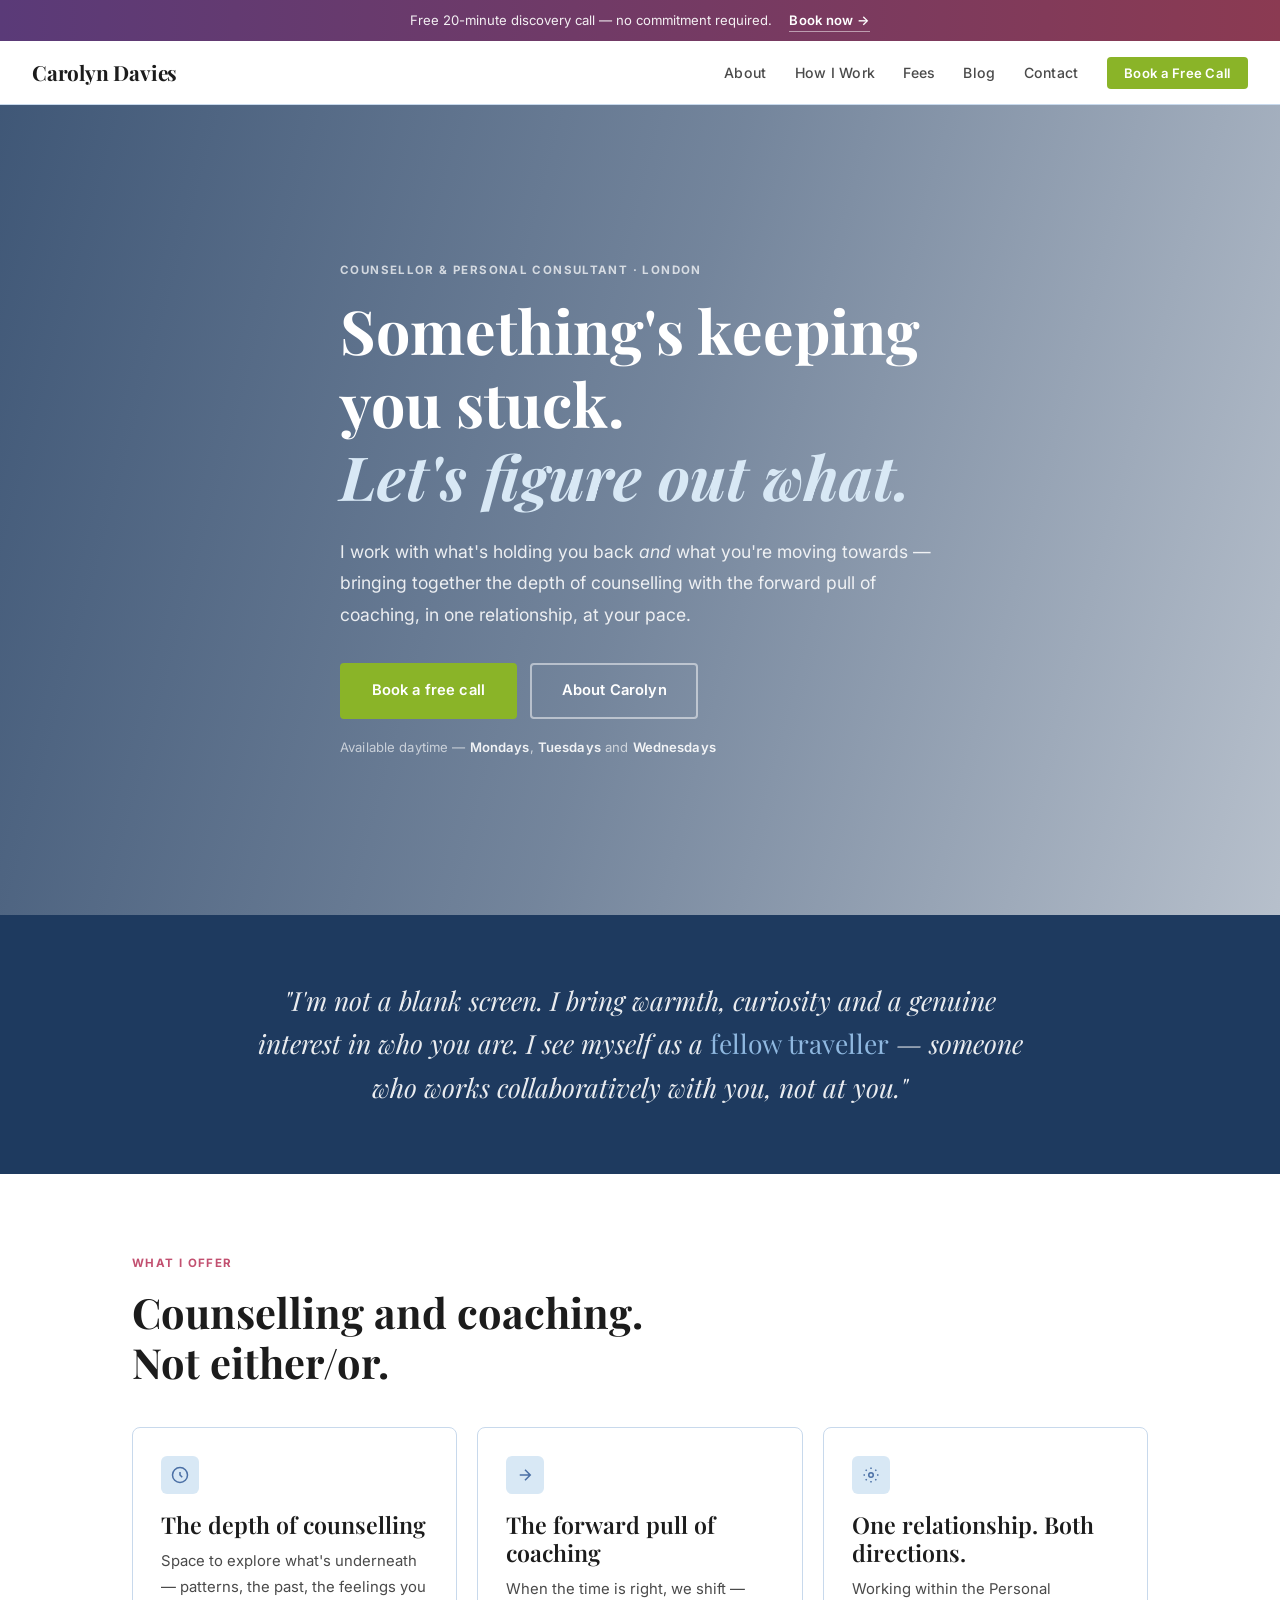
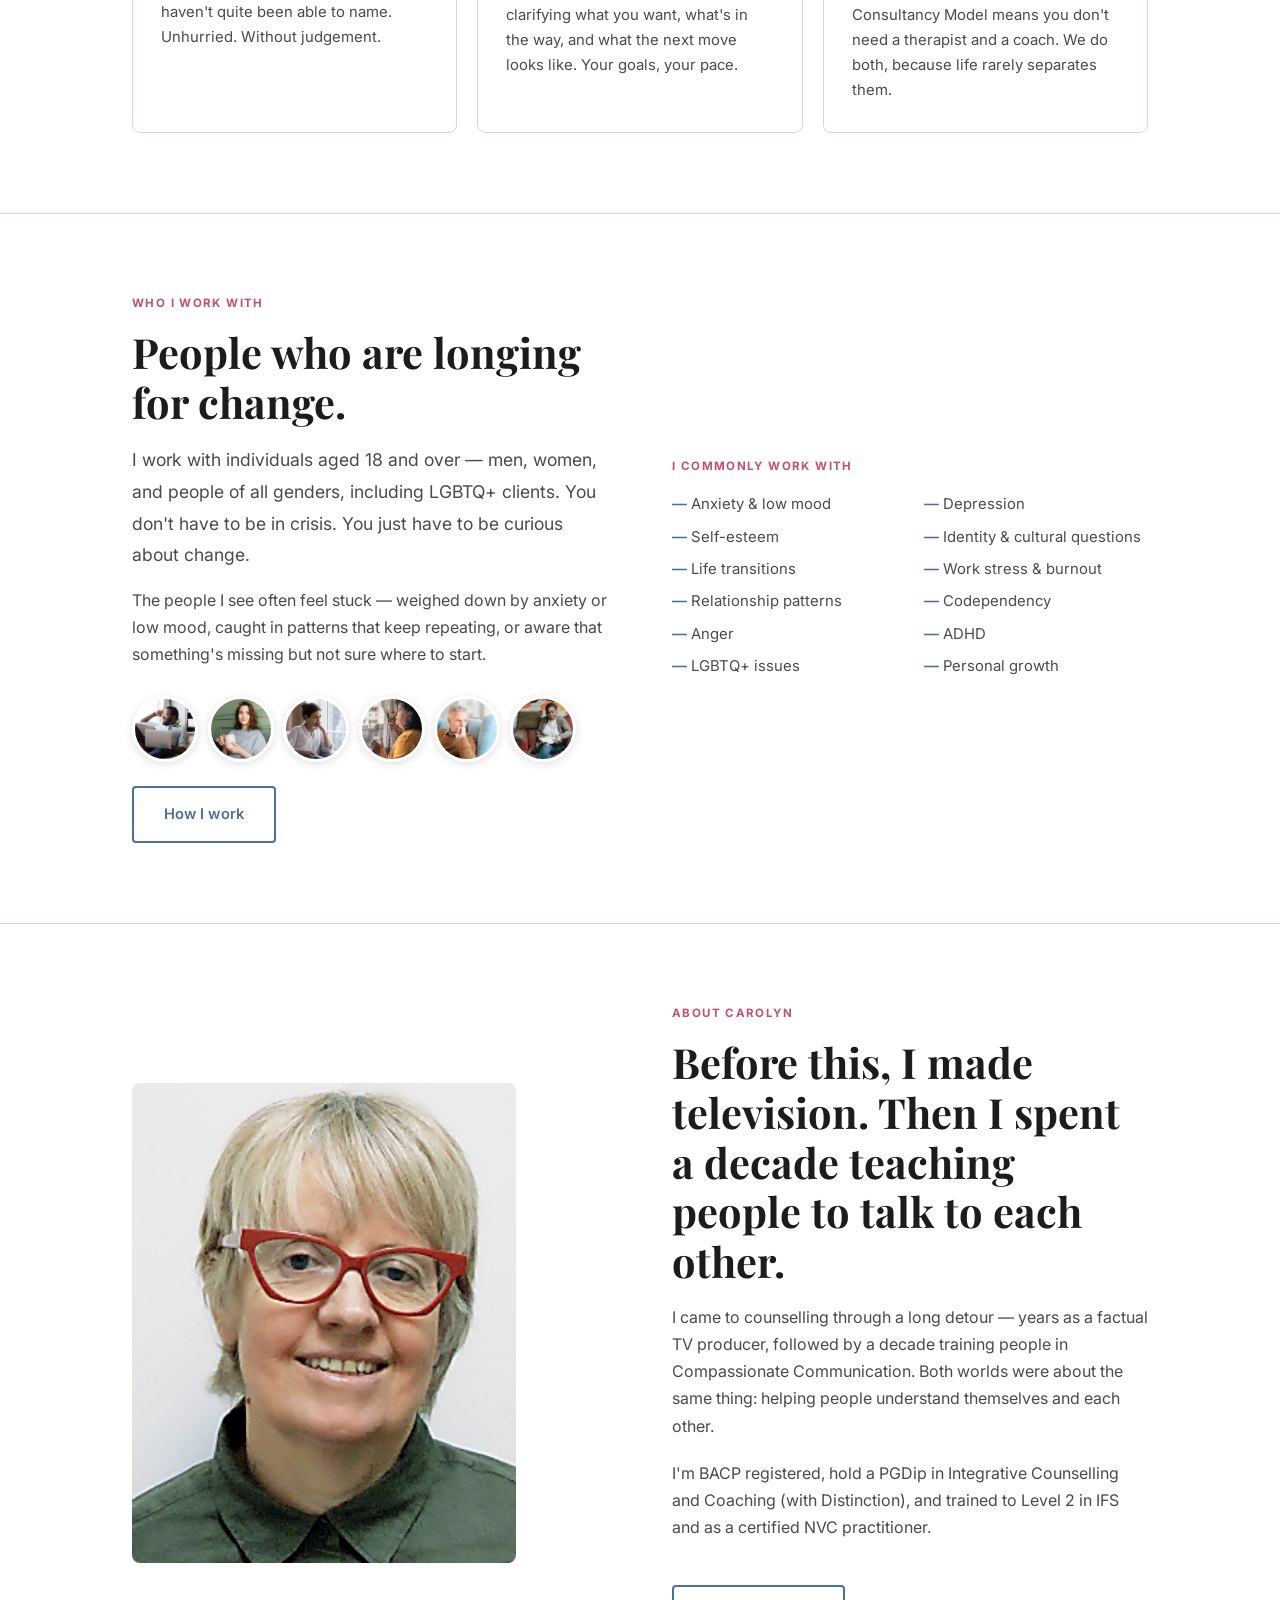
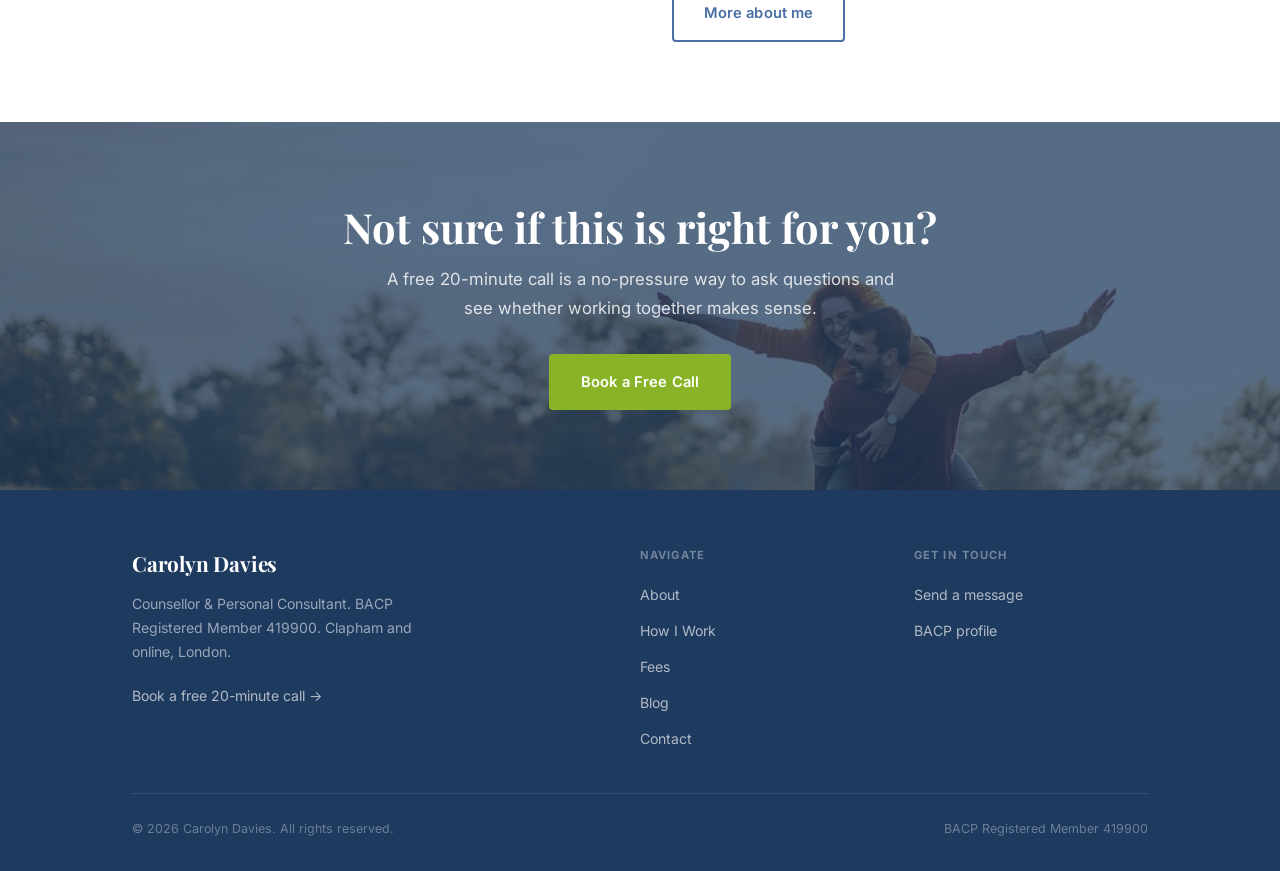
==== index.html @ 3375155f "Add files via upload" ====
<!DOCTYPE html>
<html lang="en">
<head>
  <meta charset="UTF-8">
  <meta name="viewport" content="width=device-width, initial-scale=1.0">
  <meta name="description" content="Carolyn Davies — counsellor and personal consultant in Clapham and online. Integrating the depth of counselling with the forward pull of coaching. BACP registered.">
  <title>Carolyn Davies | Counsellor & Personal Consultant | London</title>
  <link rel="preconnect" href="https://fonts.googleapis.com">
  <link rel="preconnect" href="https://fonts.gstatic.com" crossorigin>
  <link href="https://fonts.googleapis.com/css2?family=Playfair+Display:ital,wght@0,600;0,700;1,600;1,700&family=Inter:wght@400;500;600&display=swap" rel="stylesheet">
  <link rel="stylesheet" href="style.css">
</head>
<body>

  <!-- ANNOUNCE BAR -->
  <div class="announce-bar">
    <span>Free 20-minute discovery call — no commitment required.</span>
    <a href="https://calendly.com/carolyn-carolyndavies/30min" target="_blank" rel="noopener">Book now →</a>
  </div>

  <!-- NAV -->
  <nav>
    <a href="index.html" class="nav-logo">Carolyn Davies</a>
    <button class="nav-toggle" aria-label="Toggle menu"
            onclick="this.nextElementSibling.classList.toggle('open')">
      <span></span><span></span><span></span>
    </button>
    <ul class="nav-links">
      <li><a href="about.html">About</a></li>
      <li><a href="how-i-work.html">How I Work</a></li>
      <li><a href="fees.html">Fees</a></li>
      <li><a href="blog.html">Blog</a></li>
      <li><a href="contact.html">Contact</a></li>
      <li><a href="contact.html"
             class="btn-book-nav">Book a Free Call</a></li>
    </ul>
  </nav>

  <!-- HERO (full-bleed crossfade slideshow) -->
  <section class="hero hero-full">
    <div class="hero-slideshow" aria-hidden="true">
      <img src="images/hero-1-conversation.jpg" alt="">
      <img src="images/hero-2-beach.jpg" alt="">
      <img src="images/hero-3-sea-woman.jpg" alt="">
      <img src="images/hero-4-cafe-man.jpg" alt="">
      <img src="images/hero-5-woman-office.jpg" alt="">
      <img src="images/hero-6-black-professional.jpg" alt="">
      <img src="images/hero-7-man-sofa.jpg" alt="">
    </div>
    <div class="hero-overlay" aria-hidden="true"></div>
    <div class="container">
      <div class="hero-text">
        <span class="label">Counsellor &amp; Personal Consultant · London</span>
        <h1>Something's keeping you stuck.<br><em>Let's figure out what.</em></h1>
        <p class="lead">I work with what's holding you back <em>and</em> what you're moving towards — bringing together the depth of counselling with the forward pull of coaching, in one relationship, at your pace.</p>
        <div class="hero-ctas">
          <a href="contact.html"
             class="btn btn-green">Book a free call</a>
          <a href="about.html" class="btn btn-outline-rose">About Carolyn</a>
        </div>
        <p class="avail-hint">Available daytime — <strong>Mondays</strong>, <strong>Tuesdays</strong> and <strong>Wednesdays</strong></p>
      </div>
    </div>
  </section>

  <!-- PULL QUOTE -->
  <div class="quote-strip">
    <div class="container">
      <blockquote>
        "I'm not a blank screen. I bring warmth, curiosity and a genuine interest in who you are.
        I see myself as a <em>fellow traveller</em> — someone who works collaboratively with you,
        not at you."
      </blockquote>
    </div>
  </div>

  <!-- WHAT I OFFER -->
  <section>
    <div class="container">
      <span class="label">What I offer</span>
      <h2 style="max-width:520px; margin-bottom:2.5rem;">Counselling and coaching.<br>Not either/or.</h2>
      <div class="card-grid">
        <div class="card">
          <div class="card-icon">
            <svg width="18" height="18" viewBox="0 0 24 24" fill="none" stroke="currentColor" stroke-width="2">
              <circle cx="12" cy="12" r="10"/><path d="M12 8v4l3 3"/>
            </svg>
          </div>
          <h3>The depth of counselling</h3>
          <p>Space to explore what's underneath — patterns, the past, the feelings you haven't quite
             been able to name. Unhurried. Without judgement.</p>
        </div>
        <div class="card">
          <div class="card-icon">
            <svg width="18" height="18" viewBox="0 0 24 24" fill="none" stroke="currentColor" stroke-width="2">
              <path d="M5 12h14M12 5l7 7-7 7"/>
            </svg>
          </div>
          <h3>The forward pull of coaching</h3>
          <p>When the time is right, we shift — clarifying what you want, what's in the way, and
             what the next move looks like. Your goals, your pace.</p>
        </div>
        <div class="card">
          <div class="card-icon">
            <svg width="18" height="18" viewBox="0 0 24 24" fill="none" stroke="currentColor" stroke-width="2">
              <circle cx="12" cy="12" r="3"/>
              <path d="M12 2v2M12 20v2M2 12h2M20 12h2M4.9 4.9l1.4 1.4M17.7 17.7l1.4 1.4M4.9 19.1l1.4-1.4M17.7 6.3l1.4-1.4"/>
            </svg>
          </div>
          <h3>One relationship. Both directions.</h3>
          <p>Working within the Personal Consultancy Model means you don't need a therapist and a
             coach. We do both, because life rarely separates them.</p>
        </div>
      </div>
    </div>
  </section>

  <!-- WHO I WORK WITH -->
  <section class="bg-white section-border">
    <div class="container">
      <div class="two-col">
        <div>
          <span class="label">Who I work with</span>
          <h2 style="margin-bottom:1.1rem;">People who are longing for change.</h2>
          <p class="lead" style="margin-bottom:1rem;">I work with individuals aged 18 and over — men, women, and people of
            all genders, including LGBTQ+ clients. You don't have to be in crisis. You just have to be curious about change.</p>
          <p>The people I see often feel stuck — weighed down by anxiety or low mood, caught in patterns
             that keep repeating, or aware that something's missing but not sure where to start.</p>
          <div class="client-faces">
            <img src="images/client-young-man.jpg" alt="">
            <img src="images/client-woman-tea.jpg" alt="">
            <img src="images/client-asian-woman.jpg" alt="">
            <img src="images/client-window-woman.jpg" alt="">
            <img src="images/client-older-man.jpg" alt="">
            <img src="images/client-black-woman-sofa.jpg" alt="">
          </div>
          <a href="how-i-work.html" class="btn btn-outline mt-2">How I work</a>
        </div>
        <div>
          <span class="label">I commonly work with</span>
          <ul class="styled-list mt-1">
            <li>Anxiety &amp; low mood</li>
            <li>Depression</li>
            <li>Self-esteem</li>
            <li>Identity &amp; cultural questions</li>
            <li>Life transitions</li>
            <li>Work stress &amp; burnout</li>
            <li>Relationship patterns</li>
            <li>Codependency</li>
            <li>Anger</li>
            <li>ADHD</li>
            <li>LGBTQ+ issues</li>
            <li>Personal growth</li>
          </ul>
        </div>
      </div>
    </div>
  </section>

  <!-- ABOUT TEASER -->
  <section>
    <div class="container">
      <div class="two-col">
        <div class="hero-photo" style="aspect-ratio:4/5; max-height:480px; background:white;">
          <img src="images/carolyn.png" alt="Carolyn Davies — counsellor and personal consultant" style="mix-blend-mode:normal; object-position:center top;">
        </div>
        <div>
          <span class="label">About Carolyn</span>
          <h2 style="margin-bottom:1.1rem;">Before this, I made television. Then I spent a decade teaching people to talk to each other.</h2>
          <p>I came to counselling through a long detour — years as a factual TV producer, followed by a decade training people in Compassionate Communication. Both worlds were about the same thing: helping people understand themselves and each other.</p>
          <p>I'm BACP registered, hold a PGDip in Integrative Counselling and Coaching (with Distinction), and trained to Level 2 in IFS and as a certified NVC practitioner.</p>
          <a href="about.html" class="btn btn-outline mt-2">More about me</a>
        </div>
      </div>
    </div>
  </section>

  <!-- CTA -->
  <div class="cta-section has-photo">
    <div class="container">
      <h2>Not sure if this is right for you?</h2>
      <p>A free 20-minute call is a no-pressure way to ask questions and see whether working together makes sense.</p>
      <a href="contact.html"
         class="btn btn-green">Book a Free Call</a>
    </div>
  </div>

  <!-- FOOTER -->
  <footer>
    <div class="container">
      <div class="footer-grid">
        <div class="footer-brand">
          <a href="index.html" class="nav-logo">Carolyn Davies</a>
          <p>Counsellor &amp; Personal Consultant. BACP Registered Member 419900. Clapham and online, London.</p>
          <a href="contact.html"
             class="calendly-link">Book a free 20-minute call →</a>
        </div>
        <div>
          <h5>Navigate</h5>
          <ul class="footer-links">
            <li><a href="about.html">About</a></li>
            <li><a href="how-i-work.html">How I Work</a></li>
            <li><a href="fees.html">Fees</a></li>
            <li><a href="blog.html">Blog</a></li>
            <li><a href="contact.html">Contact</a></li>
          </ul>
        </div>
        <div>
          <h5>Get in touch</h5>
          <ul class="footer-links">
            <li><a href="contact.html">Send a message</a></li>
            <li><a href="https://www.bacp.co.uk/therapists/419900/" target="_blank" rel="noopener">BACP profile</a></li>
          </ul>
        </div>
      </div>
      <div class="footer-bottom">
        <span>© 2026 Carolyn Davies. All rights reserved.</span>
        <span>BACP Registered Member 419900</span>
      </div>
    </div>
  </footer>

</body>
</html>
---- style.css ----
/*
  carolyndavies.org
  Palette: muted slate-indigo, warm cream, charcoal
  Type: Playfair Display (headings) + Inter (body)
*/

/* ─── Reset ─────────────────────────────────────────── */
*, *::before, *::after { box-sizing: border-box; margin: 0; padding: 0; }
html { font-size: 16px; scroll-behavior: smooth; }
body {
  font-family: 'Inter', sans-serif;
  background: #FFFFFF;
  color: #1C1C1C;
  line-height: 1.7;
  -webkit-font-smoothing: antialiased;
}

/* ─── Tokens ─────────────────────────────────────────── */
:root {
  --indigo:       #4A6FA5;
  --indigo-mid:   #2D5486;
  --indigo-dark:  #1E3A5F;
  --indigo-tint:  #D8E8F5;
  --rose:         #C25070;   /* minimal accent */
  --rose-tint:    #FAE8EE;
  --lime:         #8AB428;   /* heading highlight */
  --lime-tint:    #EFF5DC;
  --sage:         #5A7A62;
  --sage-tint:    #E4EDE5;
  --warm-tint:    #FAF3E7;
  --ice:          #EDF4FB;   /* page background */
  --cream:        #F7F5F0;
  --white:        #FFFFFF;
  --charcoal:     #1C1C1C;
  --mid:          #4A4A4A;
  --muted:        #7A7A7A;
  --border:       #C8D9EC;
}

/* ─── Typography ─────────────────────────────────────── */
h1, h2, h3, h4 {
  font-family: 'Playfair Display', serif;
  line-height: 1.2;
  color: var(--charcoal);
}
h1 { font-size: clamp(2.2rem, 5vw, 3.8rem); font-weight: 700; }
h2 { font-size: clamp(1.7rem, 3.5vw, 2.6rem); font-weight: 700; }
h3 { font-size: clamp(1.1rem, 2vw, 1.45rem); font-weight: 600; }
h4 { font-size: 1rem; font-weight: 600; }

p { margin-bottom: 1.25rem; color: var(--mid); }
p:last-child { margin-bottom: 0; }
p.lead { font-size: 1.1rem; line-height: 1.8; color: var(--mid); }

a { color: var(--indigo); text-decoration: none; }
a:hover { text-decoration: underline; }

strong { color: var(--charcoal); }

/* ─── Layout ─────────────────────────────────────────── */
.container        { max-width: 1080px; margin: 0 auto; padding: 0 2rem; }
.container-narrow { max-width:  720px; margin: 0 auto; padding: 0 2rem; }

section { padding: 5rem 0; }

.two-col {
  display: grid;
  grid-template-columns: 1fr 1fr;
  gap: 4rem;
  align-items: center;
}
.two-col-text-wide {
  display: grid;
  grid-template-columns: 2fr 1fr;
  gap: 4rem;
  align-items: start;
}
@media (max-width: 768px) {
  .two-col,
  .two-col-text-wide { grid-template-columns: 1fr; gap: 2.5rem; }
}

/* ─── Announce bar ───────────────────────────────────── */
.announce-bar {
  background: linear-gradient(90deg, #5A3A78 0%, #8B3A52 100%);
  color: rgba(255,255,255,0.92);
  text-align: center;
  padding: 0.55rem 2rem;
  font-size: 0.82rem;
  display: flex;
  align-items: center;
  justify-content: center;
  gap: 1.1rem;
  flex-wrap: wrap;
}
.announce-bar a {
  color: white;
  font-weight: 600;
  letter-spacing: 0.02em;
  text-decoration: none;
  border-bottom: 1px solid rgba(255,255,255,0.5);
  white-space: nowrap;
  transition: border-color 0.2s;
}
.announce-bar a:hover { border-color: white; text-decoration: none; }

/* ─── Nav ─────────────────────────────────────────────── */
nav {
  position: sticky;
  top: 0;
  z-index: 100;
  background: var(--white);
  border-bottom: 1px solid var(--border);
  padding: 0 2rem;
  display: flex;
  align-items: center;
  justify-content: space-between;
  height: 64px;
}
.nav-logo {
  font-family: 'Playfair Display', serif;
  font-size: 1.3rem;
  font-weight: 700;
  color: var(--charcoal);
  text-decoration: none;
  letter-spacing: -0.01em;
  flex-shrink: 0;
}
.nav-links {
  display: flex;
  align-items: center;
  gap: 1.75rem;
  list-style: none;
}
.nav-links a {
  font-size: 0.88rem;
  font-weight: 500;
  color: var(--mid);
  text-decoration: none;
  letter-spacing: 0.02em;
  transition: color 0.2s;
  white-space: nowrap;
}
.nav-links a:hover  { color: var(--charcoal); text-decoration: none; }
.nav-links a.active { color: var(--charcoal); font-weight: 600; }

.btn-book-nav {
  background: var(--lime) !important;
  color: white !important;
  padding: 0.5rem 1.1rem !important;
  border-radius: 4px !important;
  font-size: 0.82rem !important;
  font-weight: 600 !important;
  transition: background 0.2s !important;
}
.btn-book-nav:hover { background: #749520 !important; text-decoration: none !important; }

.nav-toggle {
  display: none;
  background: none;
  border: none;
  cursor: pointer;
  padding: 0.5rem;
  flex-direction: column;
  gap: 5px;
}
.nav-toggle span { display: block; width: 22px; height: 2px; background: var(--charcoal); }

@media (max-width: 860px) {
  .nav-toggle { display: flex; }
  .nav-links {
    display: none;
    position: absolute;
    top: 64px;
    left: 0; right: 0;
    background: var(--white);
    flex-direction: column;
    align-items: flex-start;
    padding: 1.5rem 2rem;
    gap: 1.25rem;
    border-bottom: 1px solid var(--border);
    box-shadow: 0 8px 24px rgba(0,0,0,0.07);
  }
  .nav-links.open { display: flex; }
  .nav-links a { font-size: 1rem; }
  .btn-book-nav { padding: 0.6rem 1.25rem !important; }
}

/* ─── Buttons ─────────────────────────────────────────── */
.btn {
  display: inline-block;
  padding: 0.85rem 1.85rem;
  font-family: 'Inter', sans-serif;
  font-size: 0.92rem;
  font-weight: 600;
  border-radius: 4px;
  cursor: pointer;
  transition: all 0.2s;
  text-decoration: none;
  letter-spacing: 0.01em;
  border: 2px solid transparent;
}
.btn:hover { text-decoration: none; }

.btn-primary  { background: var(--indigo);  color: white;           border-color: var(--indigo); }
.btn-primary:hover  { background: var(--indigo-mid); border-color: var(--indigo-mid); }

.btn-outline  { background: transparent;    color: var(--indigo);   border-color: var(--indigo); }
.btn-outline:hover  { background: var(--indigo-tint); }

.btn-outline-rose { background: transparent; color: var(--rose); border-color: var(--rose); }
.btn-outline-rose:hover { background: var(--rose-tint); }

.btn-outline-green { background: transparent; color: var(--lime); border-color: var(--lime); }
.btn-outline-green:hover { background: var(--lime-tint); }

.btn-green { background: var(--lime); color: white; border-color: var(--lime); }
.btn-green:hover { background: #749520; border-color: #749520; }

.btn-white    { background: white;           color: var(--indigo-dark); border-color: white; }
.btn-white:hover { background: var(--indigo-tint); border-color: var(--indigo-tint); }

.btn-block { display: block; text-align: center; }

/* ─── Section label ──────────────────────────────────── */
.label {
  display: block;
  font-size: 0.72rem;
  font-weight: 700;
  letter-spacing: 0.12em;
  text-transform: uppercase;
  color: var(--rose);
  margin-bottom: 0.85rem;
}

/* ─── Page header (inner pages) ─────────────────────── */
.page-header {
  position: relative;
  background-color: var(--indigo);
  background-size: cover;
  background-position: center 40%;
  padding: 4.5rem 0 3.75rem;
  overflow: hidden;
}
.page-header::before {
  content: '';
  position: absolute;
  inset: 0;
  background: rgba(24, 48, 82, 0.76);
}
.page-header .container { position: relative; z-index: 1; }
.page-header h1     { color: white; margin-bottom: 0.6rem; }
.page-header p      { color: rgba(255,255,255,0.88); font-size: 1.05rem; max-width: 580px; margin-bottom: 0; }

/* ─── Hero ─────────────────────────────────────────────── */
.hero { padding: 6rem 0 5rem; }
.hero-text h1      { margin-bottom: 1.4rem; }
.hero-text h1 em   { font-style: italic; color: var(--indigo); }
.hero-text .lead   { margin-bottom: 2rem; }
.hero-ctas         { display: flex; gap: 0.85rem; flex-wrap: wrap; }

.hero-photo {
  border-radius: 8px;
  overflow: hidden;
  aspect-ratio: 4/5;
  background: linear-gradient(160deg, var(--indigo-tint) 0%, var(--rose-tint) 100%);
  display: flex;
  align-items: center;
  justify-content: center;
  position: relative;
}
/* Color-overlay technique: when a real photo is placed inside,
   mix-blend-mode + the gradient background creates a colour-washed effect */
.hero-photo img {
  width: 100%;
  height: 100%;
  object-fit: cover;
  display: block;
  mix-blend-mode: multiply;
}

@media (max-width: 768px) {
  .hero { padding: 3.5rem 0; }
  .hero-photo { order: -1; aspect-ratio: 4/3; }
}

/* ─── Pull quote strip ──────────────────────────────── */
.quote-strip {
  background: var(--indigo-dark);
  padding: 4rem 0;
  text-align: center;
}
.quote-strip blockquote {
  font-family: 'Playfair Display', serif;
  font-size: clamp(1.15rem, 2.5vw, 1.65rem);
  line-height: 1.65;
  color: rgba(255,255,255,0.9);
  max-width: 780px;
  margin: 0 auto;
  font-style: italic;
}
.quote-strip em { color: #8FB8E0; font-style: normal; }

/* ─── Cards ─────────────────────────────────────────── */
.card-grid {
  display: grid;
  grid-template-columns: repeat(auto-fit, minmax(260px, 1fr));
  gap: 1.25rem;
}
.card {
  background: white;
  border: 1px solid var(--border);
  border-radius: 8px;
  padding: 1.75rem;
}
.card-icon {
  width: 38px; height: 38px;
  background: var(--indigo-tint);
  border-radius: 6px;
  display: flex; align-items: center; justify-content: center;
  color: var(--indigo);
  margin-bottom: 1.1rem;
}
.card h3 { margin-bottom: 0.65rem; }
.card p  { font-size: 0.93rem; }
.card-note { font-size: 0.78rem !important; color: var(--muted) !important; margin-top: 0.75rem; }

/* ─── Styled list ────────────────────────────────────── */
.styled-list {
  list-style: none;
  display: grid;
  grid-template-columns: 1fr 1fr;
  gap: 0.45rem 1.75rem;
}
.styled-list li {
  font-size: 0.93rem;
  color: var(--mid);
  padding-left: 1.2rem;
  position: relative;
}
.styled-list li::before {
  content: '—';
  position: absolute;
  left: 0;
  color: var(--indigo);
  font-weight: 600;
}
@media (max-width: 560px) { .styled-list { grid-template-columns: 1fr; } }

/* ─── CTA section ────────────────────────────────────── */
.cta-section {
  background: var(--indigo);
  padding: 5rem 0;
  text-align: center;
}
.cta-section h2 { color: white; margin-bottom: 0.85rem; }
.cta-section p  { color: rgba(255,255,255,0.82); font-size: 1.05rem; max-width: 520px; margin: 0 auto 2rem; }

/* ─── Credentials sidebar ────────────────────────────── */
.creds-box {
  background: var(--indigo-tint);
  border-radius: 8px;
  padding: 1.75rem;
}
.creds-box h4 {
  font-family: 'Inter', sans-serif;
  font-size: 0.72rem;
  font-weight: 700;
  letter-spacing: 0.1em;
  text-transform: uppercase;
  color: var(--indigo-dark);
  margin-bottom: 1.25rem;
}
.cred {
  display: flex;
  gap: 0.75rem;
  align-items: flex-start;
  margin-bottom: 1.1rem;
}
.cred:last-child { margin-bottom: 0; }
.cred-dot {
  width: 6px; height: 6px;
  background: var(--indigo);
  border-radius: 50%;
  margin-top: 0.55rem;
  flex-shrink: 0;
}
.cred p { font-size: 0.88rem; color: var(--mid); margin: 0; line-height: 1.5; }
.cred strong { color: var(--charcoal); display: block; }

/* ─── Photo placeholder ──────────────────────────────── */
.photo-placeholder {
  display: flex;
  flex-direction: column;
  align-items: center;
  justify-content: center;
  gap: 0.5rem;
  padding: 2rem;
  color: var(--muted);
  text-align: center;
}
.photo-placeholder p { font-size: 0.82rem; color: var(--muted); margin: 0; }

/* ─── Availability table ─────────────────────────────── */
.avail-table { width: 100%; border-collapse: collapse; margin-top: 1rem; }
.avail-table td {
  padding: 0.65rem 0.85rem;
  border-bottom: 1px solid var(--border);
  font-size: 0.92rem;
}
.avail-table td:first-child { font-weight: 600; width: 40%; color: var(--charcoal); }
.avail-table td:last-child  { color: var(--mid); }
.avail-table tr:last-child td { border-bottom: none; }

/* ─── Fee display ────────────────────────────────────── */
.fee-amount {
  font-family: 'Inter', sans-serif;
  font-size: 1.6rem;
  font-weight: 700;
  color: var(--indigo-dark);
  line-height: 1.3;
}
.fee-amount span { font-size: 0.95rem; font-weight: 400; color: var(--muted); margin-left: 0.2em; }

/* ─── Blog cards ─────────────────────────────────────── */
.blog-grid {
  display: grid;
  grid-template-columns: repeat(auto-fill, minmax(300px, 1fr));
  gap: 1.75rem;
}
.blog-card {
  background: white;
  border: 1px solid var(--border);
  border-radius: 8px;
  overflow: hidden;
  transition: box-shadow 0.2s;
}
.blog-card:hover { box-shadow: 0 4px 20px rgba(0,0,0,0.07); }
.blog-card-body  { padding: 1.75rem; }
.blog-tag {
  font-size: 0.7rem;
  font-weight: 700;
  letter-spacing: 0.1em;
  text-transform: uppercase;
  color: var(--rose);
  display: block;
  margin-bottom: 0.5rem;
}
.blog-card h3 { font-size: 1.15rem; margin-bottom: 0.65rem; line-height: 1.3; }
.blog-card h3 a { color: var(--charcoal); }
.blog-card h3 a:hover { color: var(--indigo); text-decoration: none; }
.blog-card p  { font-size: 0.9rem; margin-bottom: 1rem; }
.blog-meta    { font-size: 0.78rem; color: var(--muted); }

/* ─── Contact ────────────────────────────────────────── */
.contact-detail { display: flex; gap: 0.85rem; margin-bottom: 1.5rem; align-items: flex-start; }
.contact-icon {
  width: 34px; height: 34px;
  background: var(--indigo-tint);
  border-radius: 6px;
  display: flex; align-items: center; justify-content: center;
  color: var(--indigo);
  flex-shrink: 0;
}
.contact-detail p  { margin: 0; font-size: 0.92rem; }
.contact-detail strong { font-size: 0.72rem; letter-spacing: 0.08em; text-transform: uppercase; display: block; margin-bottom: 0.15rem; }

/* ─── Form ───────────────────────────────────────────── */
.form-group { margin-bottom: 1.15rem; }
.form-group label {
  display: block;
  font-size: 0.82rem;
  font-weight: 600;
  color: var(--charcoal);
  margin-bottom: 0.4rem;
  letter-spacing: 0.02em;
}
.form-group input,
.form-group textarea,
.form-group select {
  width: 100%;
  padding: 0.72rem 0.9rem;
  border: 1.5px solid var(--border);
  border-radius: 4px;
  font-family: 'Inter', sans-serif;
  font-size: 0.93rem;
  color: var(--charcoal);
  background: white;
  transition: border-color 0.2s;
  outline: none;
  appearance: none;
}
.form-group input:focus,
.form-group textarea:focus,
.form-group select:focus { border-color: var(--indigo); }
.form-group textarea { height: 130px; resize: vertical; }

/* ─── Footer ─────────────────────────────────────────── */
footer {
  background: var(--indigo-dark);
  color: rgba(255,255,255,0.65);
  padding: 3.5rem 0 2rem;
}
.footer-grid {
  display: grid;
  grid-template-columns: 2fr 1fr 1fr;
  gap: 2.5rem;
  margin-bottom: 2.5rem;
}
@media (max-width: 640px) { .footer-grid { grid-template-columns: 1fr; gap: 2rem; } }

.footer-brand .nav-logo { color: white; display: block; margin-bottom: 0.65rem; }
.footer-brand p { font-size: 0.88rem; color: rgba(255,255,255,0.55); line-height: 1.7; max-width: 320px; }
.footer-brand a.calendly-link { font-size: 0.88rem; color: rgba(255,255,255,0.65); display: block; margin-top: 0.85rem; }
.footer-brand a.calendly-link:hover { color: white; text-decoration: none; }

footer h5 {
  font-family: 'Inter', sans-serif;
  font-size: 0.7rem;
  font-weight: 700;
  letter-spacing: 0.1em;
  text-transform: uppercase;
  color: rgba(255,255,255,0.38);
  margin-bottom: 1rem;
}
.footer-links { list-style: none; display: flex; flex-direction: column; gap: 0.55rem; }
.footer-links a { font-size: 0.88rem; color: rgba(255,255,255,0.65); text-decoration: none; transition: color 0.2s; }
.footer-links a:hover { color: white; }

.footer-bottom {
  border-top: 1px solid rgba(255,255,255,0.1);
  padding-top: 1.5rem;
  display: flex;
  justify-content: space-between;
  align-items: center;
  flex-wrap: wrap;
  gap: 0.5rem;
  font-size: 0.78rem;
  color: rgba(255,255,255,0.35);
}

/* ─── Hero: full-bleed slideshow ───────────────────────── */
.hero-full {
  position: relative;
  min-height: 90vh;
  display: flex;
  align-items: center;
  overflow: hidden;
  padding: 0;
}
.hero-slideshow {
  position: absolute;
  inset: 0;
  z-index: 0;
}
.hero-slideshow img {
  position: absolute;
  inset: 0;
  width: 100%;
  height: 100%;
  object-fit: cover;
  object-position: center center;
  opacity: 0;
  animation: heroFade 42s infinite;
}
/* Per-image object-position + staggered delays (6s per slot, 42s total) */
.hero-slideshow img:nth-child(1) { animation-delay:  0s; object-position: 35% 70%;     } /* conversation — people lower */
.hero-slideshow img:nth-child(2) { animation-delay:  6s; object-position: center 60%;  } /* beach silhouette */
.hero-slideshow img:nth-child(3) { animation-delay: 12s; object-position: center center;} /* woman by sea */
.hero-slideshow img:nth-child(4) { animation-delay: 18s; object-position: center center;} /* café man */
.hero-slideshow img:nth-child(5) { animation-delay: 24s; object-position: 40% center; } /* woman in office */
.hero-slideshow img:nth-child(6) { animation-delay: 30s; object-position: 28% center; } /* Black professional */
.hero-slideshow img:nth-child(7) { animation-delay: 36s; object-position: center 40%; } /* man on sofa */

@keyframes heroFade {
  0%      { opacity: 0; }
  2.4%    { opacity: 1; }   /* fade in over ~1s */
  11.9%   { opacity: 1; }   /* visible until ~5s */
  14.3%   { opacity: 0; }   /* fade out over ~1s */
  100%    { opacity: 0; }
}

.hero-overlay {
  position: absolute;
  inset: 0;
  background: linear-gradient(
    105deg,
    rgba(30,58,95,0.85) 0%,
    rgba(30,58,95,0.62) 50%,
    rgba(30,58,95,0.32) 100%
  );
  z-index: 1;
}

.hero-full .container {
  position: relative;
  z-index: 2;
  padding-top: 6rem;
  padding-bottom: 6rem;
}
.hero-full .hero-text     { max-width: 600px; }
.hero-full .label         { color: rgba(255,255,255,0.72); }
.hero-full h1             { color: white; }
.hero-full h1 em          { color: var(--indigo-tint); }
.hero-full .lead          { color: rgba(255,255,255,0.87); }
.hero-full .btn-outline-green {
  background: var(--lime);
  border-color: var(--lime);
  color: white;
}
.hero-full .btn-outline-green:hover { background: #749520; border-color: #749520; }
.hero-full .btn-outline-rose {
  background: transparent;
  border-color: rgba(255,255,255,0.5);
  color: white;
}
.hero-full .btn-outline-rose:hover { background: rgba(255,255,255,0.12); }
.avail-hint {
  margin-top: 1.1rem;
  font-size: 0.82rem;
  color: rgba(255,255,255,0.65);
  letter-spacing: 0.01em;
  margin-bottom: 0;
}
.avail-hint strong { color: rgba(255,255,255,0.9); font-weight: 600; }

@media (max-width: 768px) {
  .hero-full            { min-height: 78vh; }
  .hero-full .container { padding-top: 3.5rem; padding-bottom: 3.5rem; }
}

/* ─── Client faces strip ───────────────────────────────── */
.client-faces {
  display: flex;
  gap: 0.6rem;
  margin-top: 1.75rem;
  flex-wrap: wrap;
  align-items: center;
}
.client-faces img {
  width: 66px;
  height: 66px;
  border-radius: 50%;
  object-fit: cover;
  object-position: top center;
  border: 3px solid white;
  box-shadow: 0 2px 8px rgba(0,0,0,0.13);
}
/* Window woman — show her face in profile */
.client-faces img:nth-child(4) { object-position: 80% 20%; }
/* Woman with braids — face is upper portion of image */
.client-faces img:nth-child(6) { object-position: center 15%; }
@media (max-width: 480px) {
  .client-faces img { width: 52px; height: 52px; }
}

/* ─── CTA section with photo background ───────────────── */
.cta-section.has-photo {
  background-image: url('images/cta-couple.jpg');
  background-size: cover;
  background-position: center 35%;
  position: relative;
}
.cta-section.has-photo::before {
  content: '';
  position: absolute;
  inset: 0;
  background: rgba(30,58,95,0.74);
}
.cta-section.has-photo .container { position: relative; z-index: 1; }

/* ─── Utilities ──────────────────────────────────────── */
.divider { border: none; border-top: 1px solid var(--border); margin: 2.5rem 0; }
.mt-sm  { margin-top: 0.75rem; }
.mt-1   { margin-top: 1rem; }
.mt-2   { margin-top: 1.5rem; }
.mt-3   { margin-top: 2.5rem; }
.mb-2   { margin-bottom: 1.5rem; }
.bg-white { background: white; }
.bg-sage  { background: var(--sage-tint); }
.bg-warm  { background: var(--warm-tint); }
.section-border { border-top: 1px solid var(--border); border-bottom: 1px solid var(--border); }
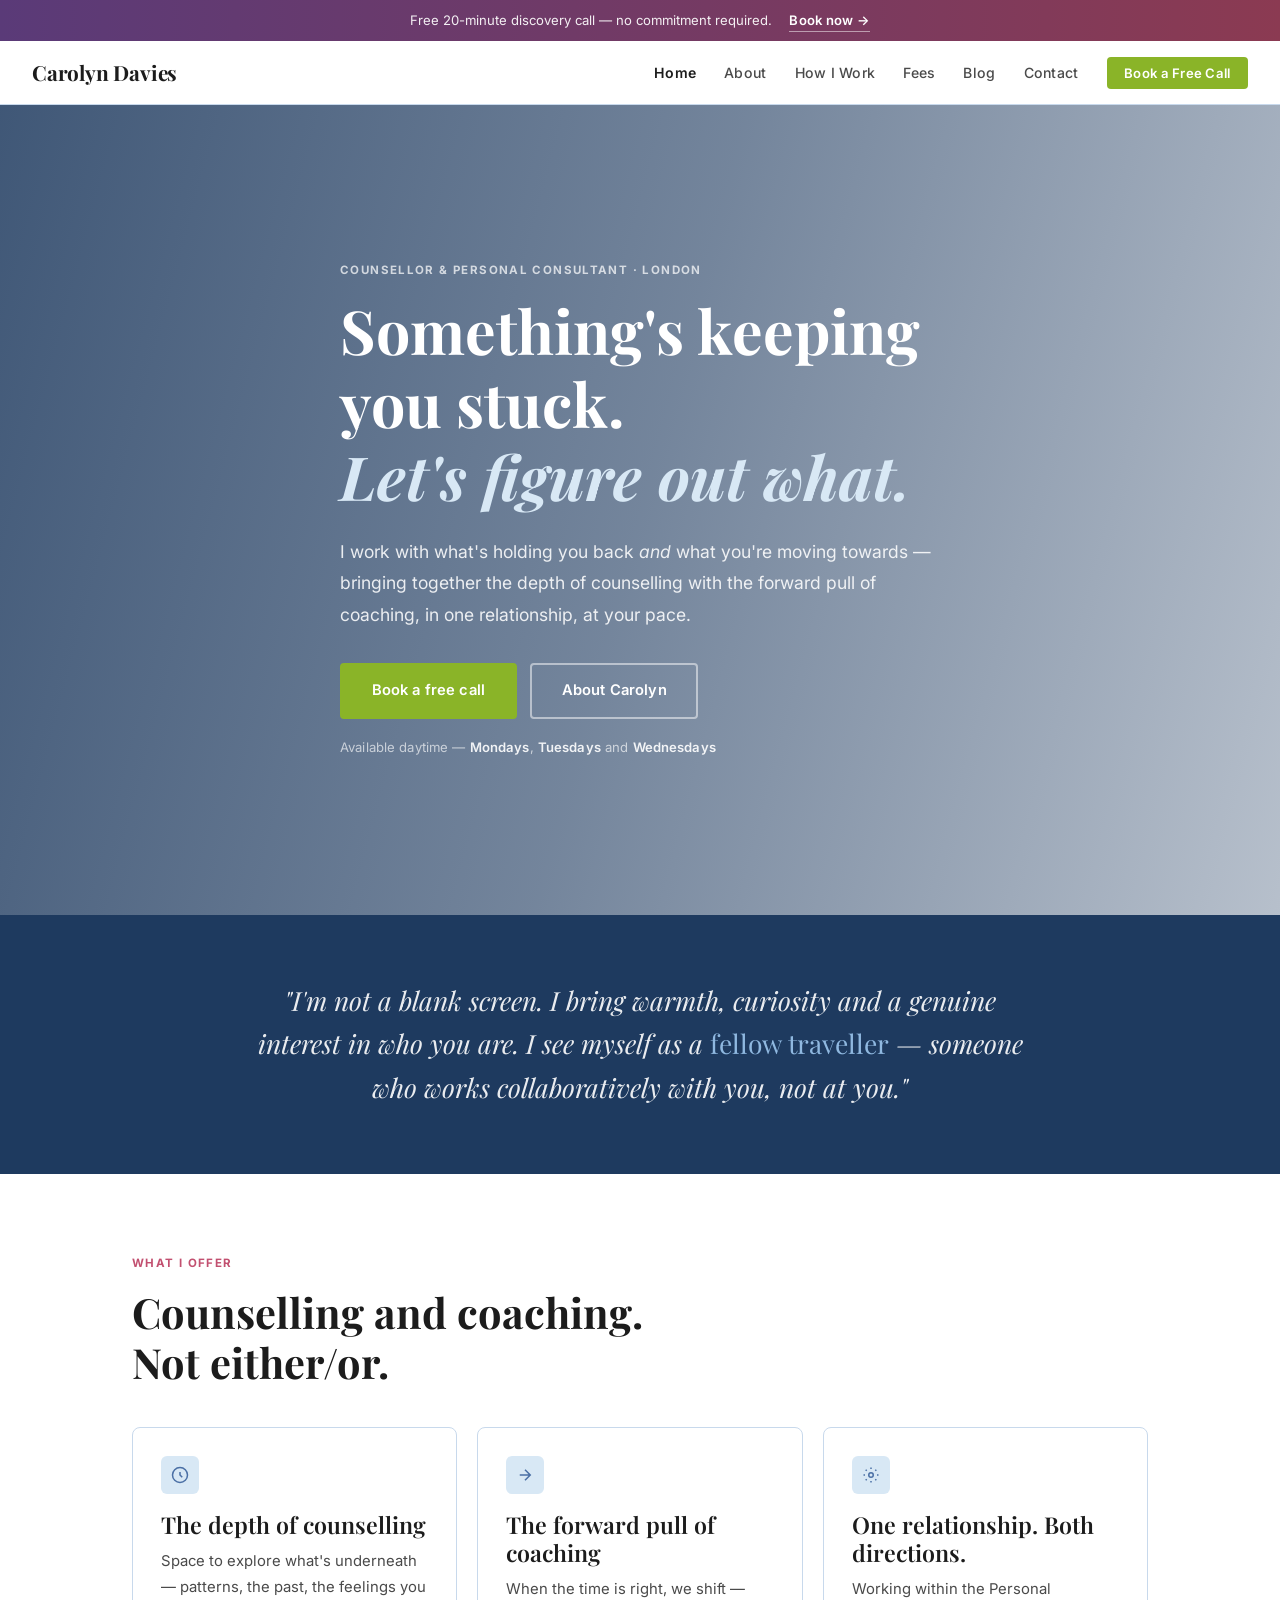
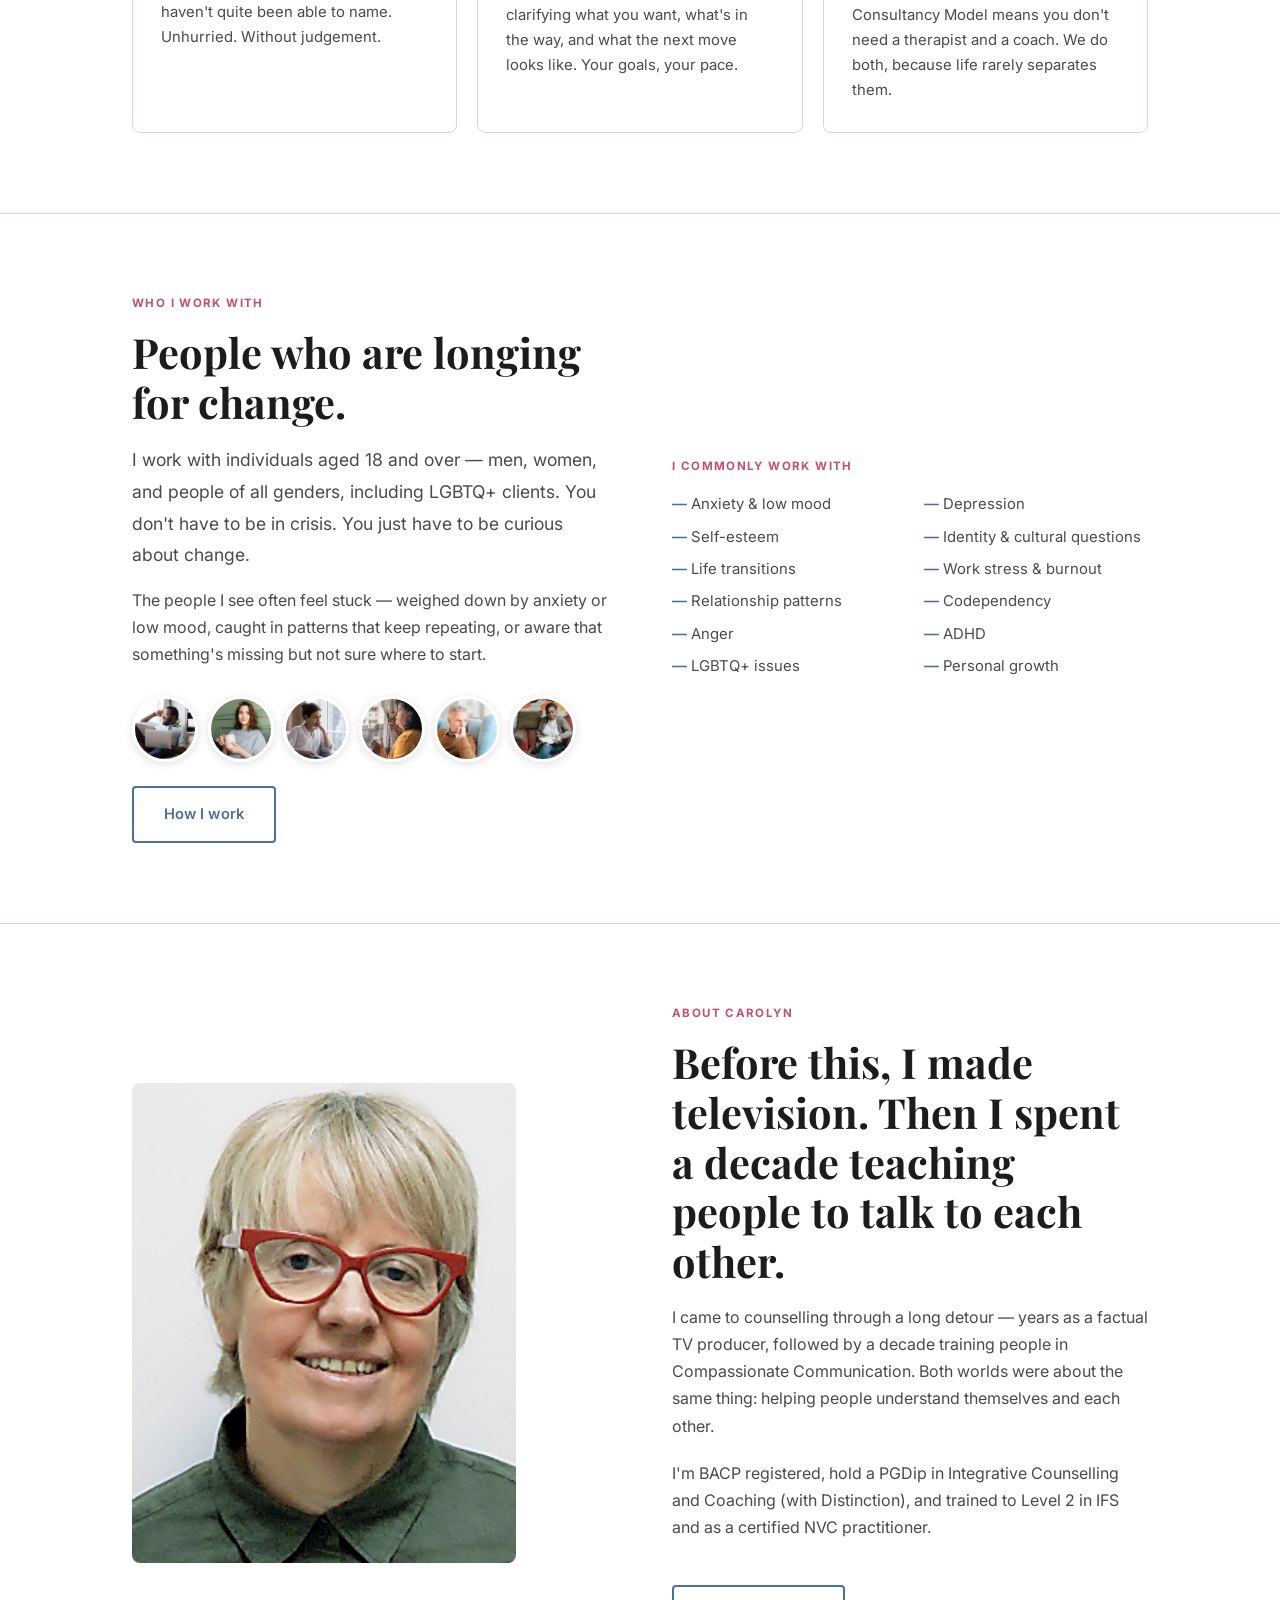
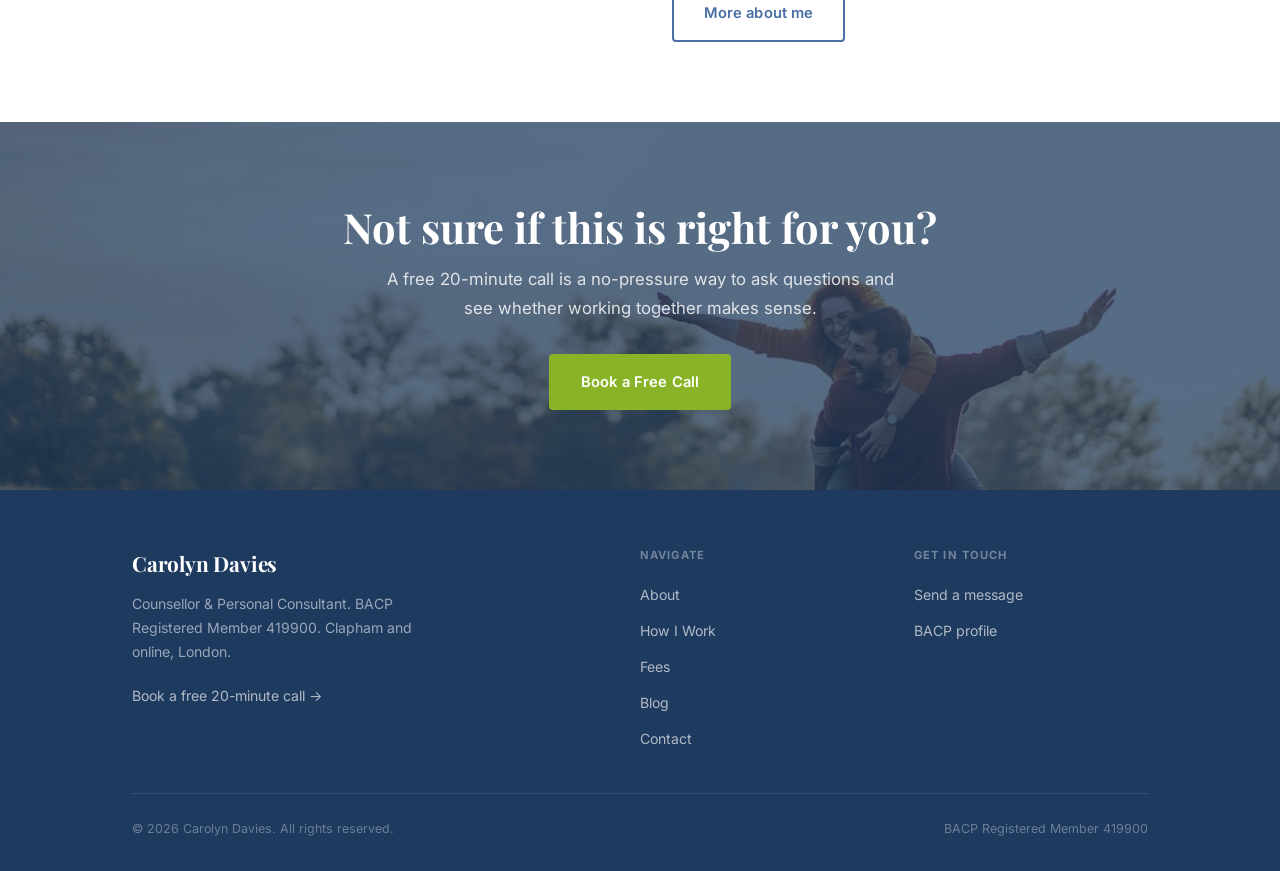
==== commit 015f73a3: "Add files via upload" ====
--- a/index.html
+++ b/index.html
@@ -5,6 +5,9 @@
   <meta name="viewport" content="width=device-width, initial-scale=1.0">
   <meta name="description" content="Carolyn Davies — counsellor and personal consultant in Clapham and online. Integrating the depth of counselling with the forward pull of coaching. BACP registered.">
   <title>Carolyn Davies | Counsellor & Personal Consultant | London</title>
+  <link rel="icon" type="image/svg+xml" href="favicon.svg">
+  <link rel="icon" type="image/x-icon" href="favicon.ico">
+  <link rel="apple-touch-icon" href="favicon.png">
   <link rel="preconnect" href="https://fonts.googleapis.com">
   <link rel="preconnect" href="https://fonts.gstatic.com" crossorigin>
   <link href="https://fonts.googleapis.com/css2?family=Playfair+Display:ital,wght@0,600;0,700;1,600;1,700&family=Inter:wght@400;500;600&display=swap" rel="stylesheet">
@@ -26,6 +29,7 @@
       <span></span><span></span><span></span>
     </button>
     <ul class="nav-links">
+      <li><a href="index.html" class="active">Home</a></li>
       <li><a href="about.html">About</a></li>
       <li><a href="how-i-work.html">How I Work</a></li>
       <li><a href="fees.html">Fees</a></li>
--- a/style.css
+++ b/style.css
@@ -249,6 +249,8 @@
   background: rgba(24, 48, 82, 0.76);
 }
 .page-header .container { position: relative; z-index: 1; }
+/* Blended composite headers already have navy baked in — suppress the ::before overlay */
+.page-header--blended::before { background: rgba(24, 48, 82, 0.15); }
 .page-header h1     { color: white; margin-bottom: 0.6rem; }
 .page-header p      { color: rgba(255,255,255,0.88); font-size: 1.05rem; max-width: 580px; margin-bottom: 0; }
 
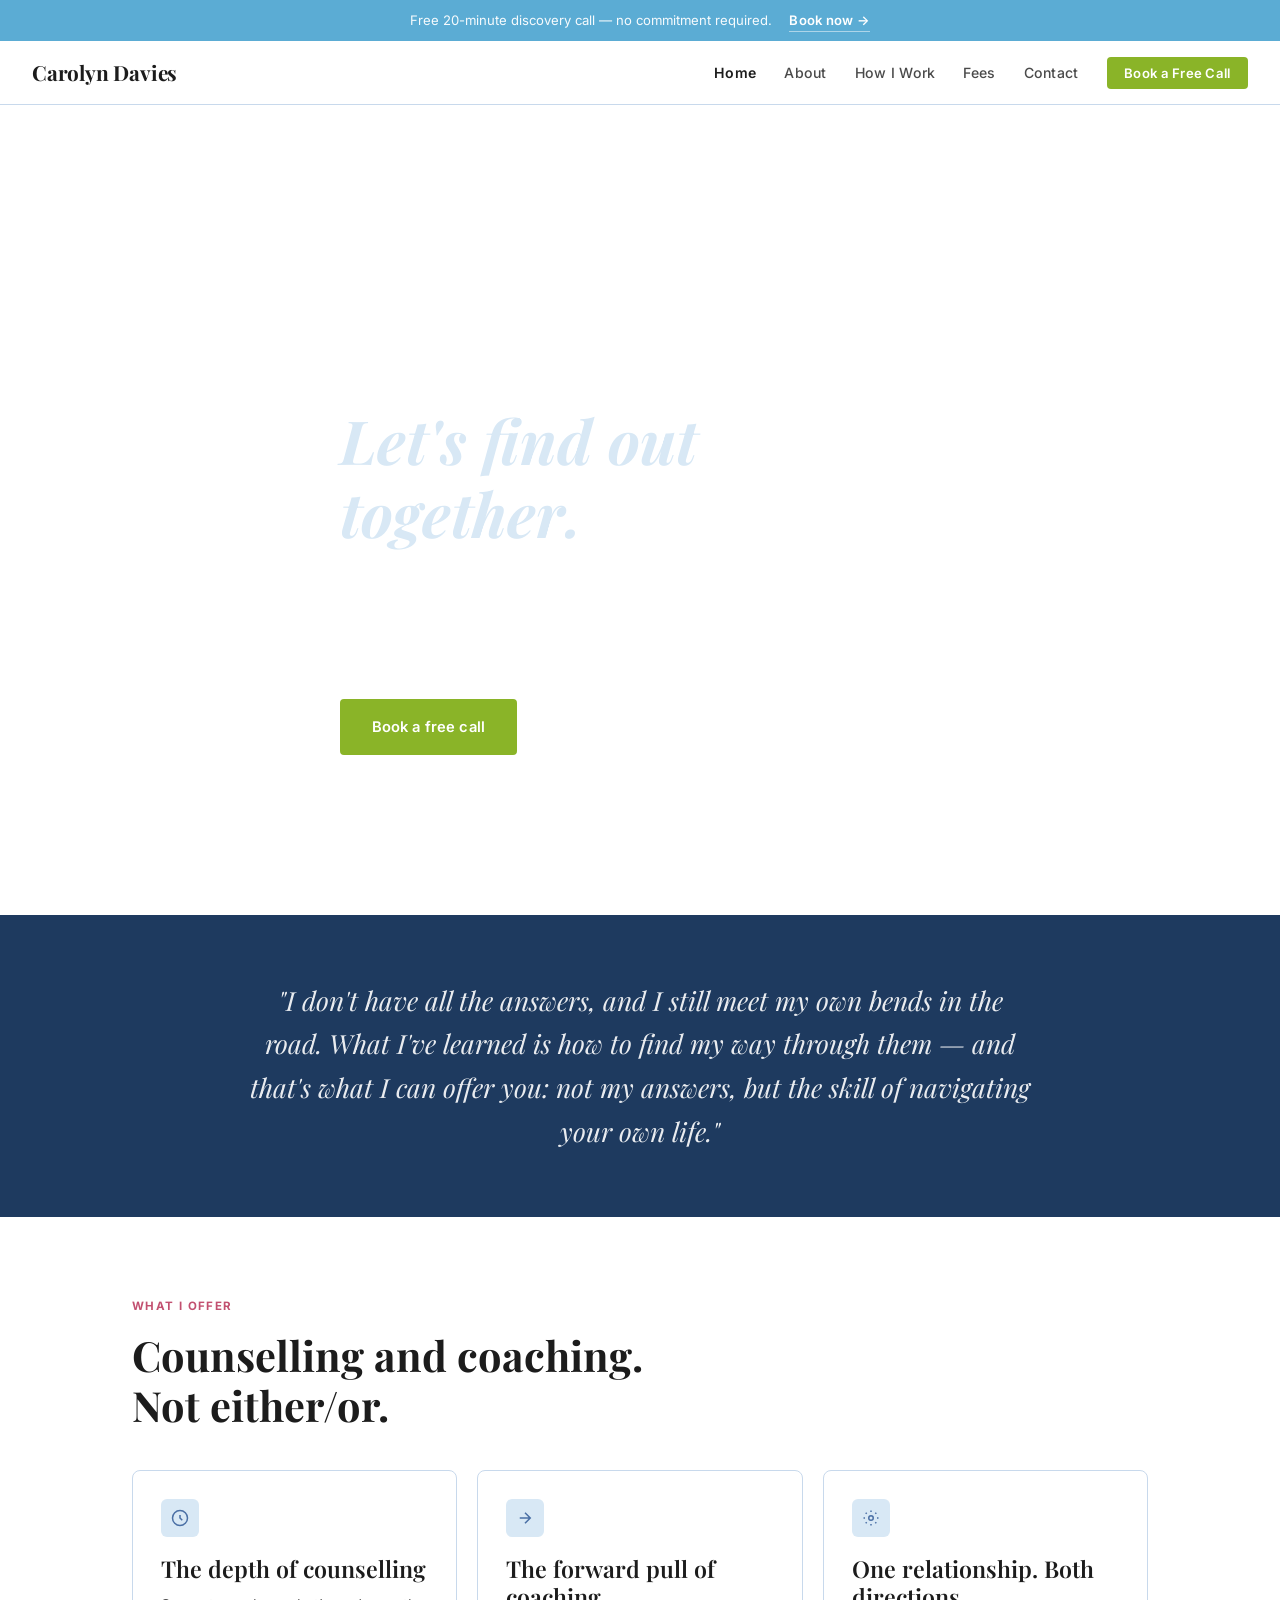
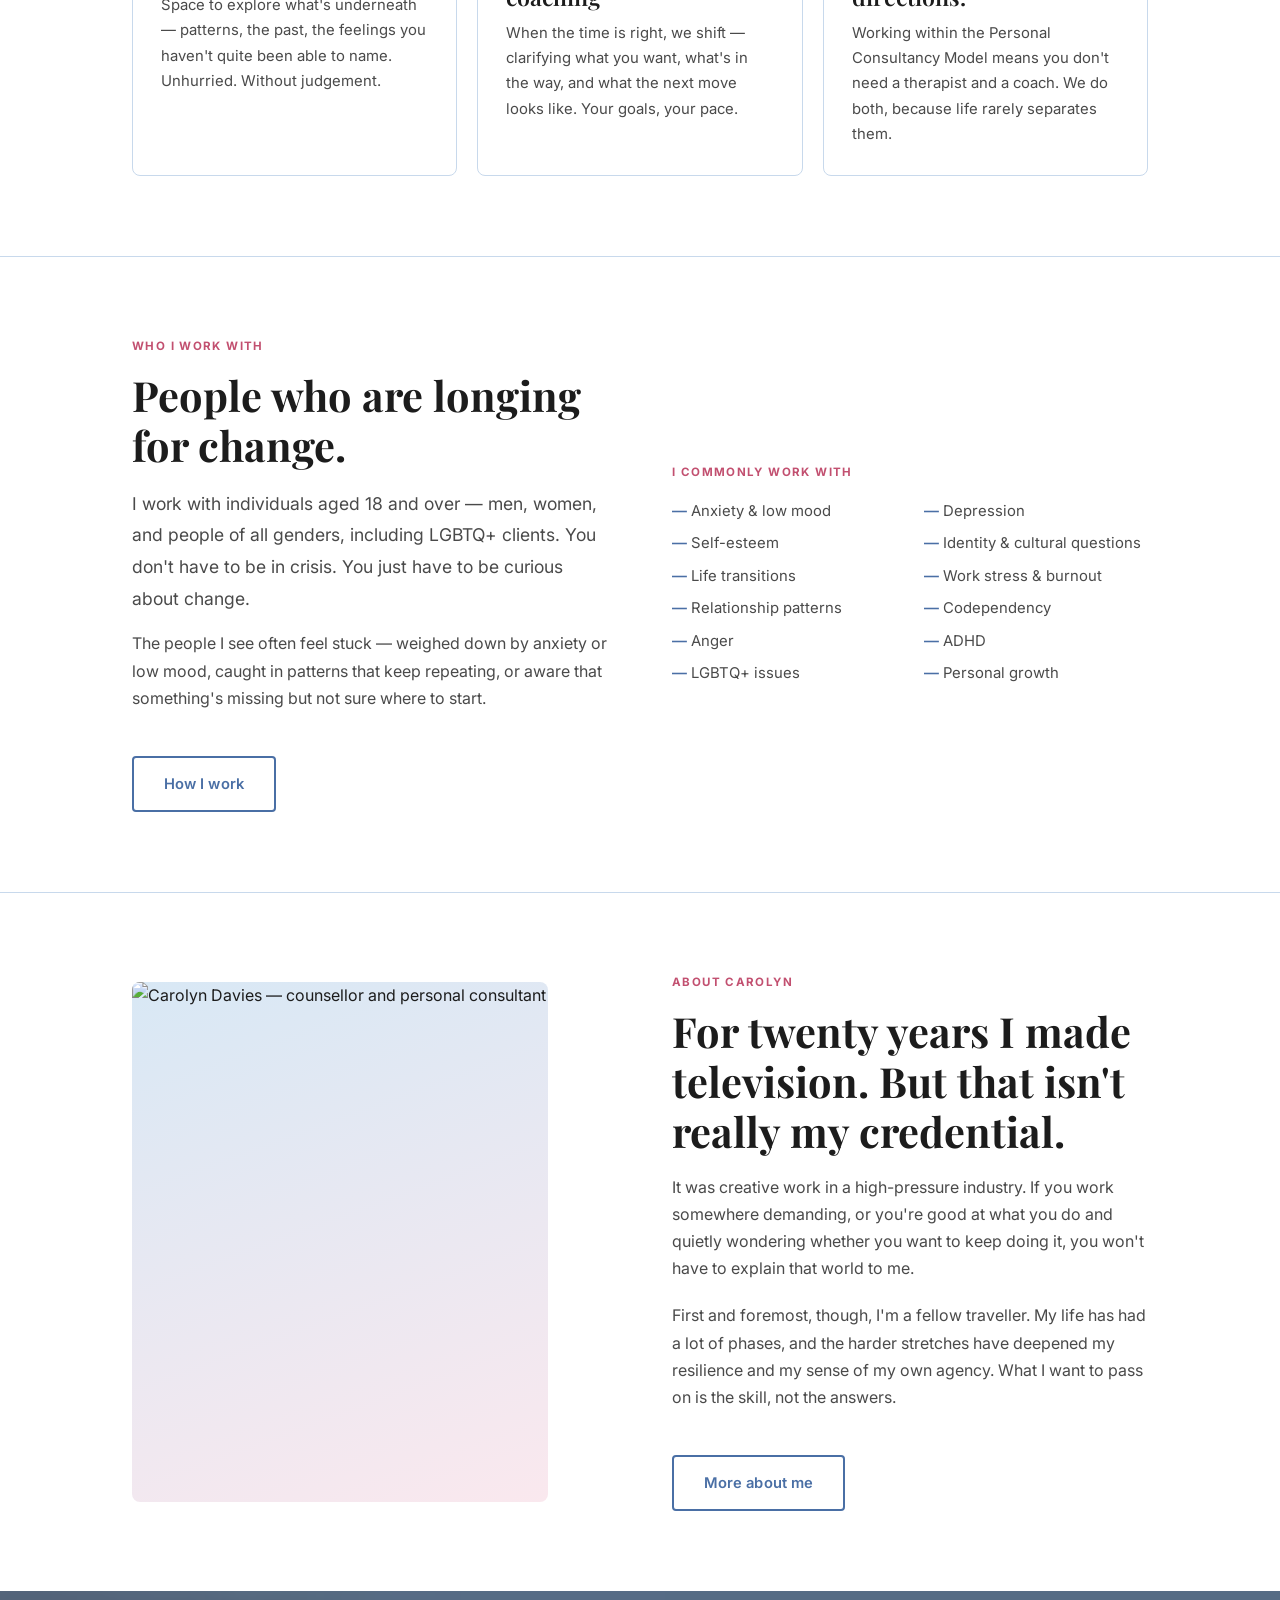
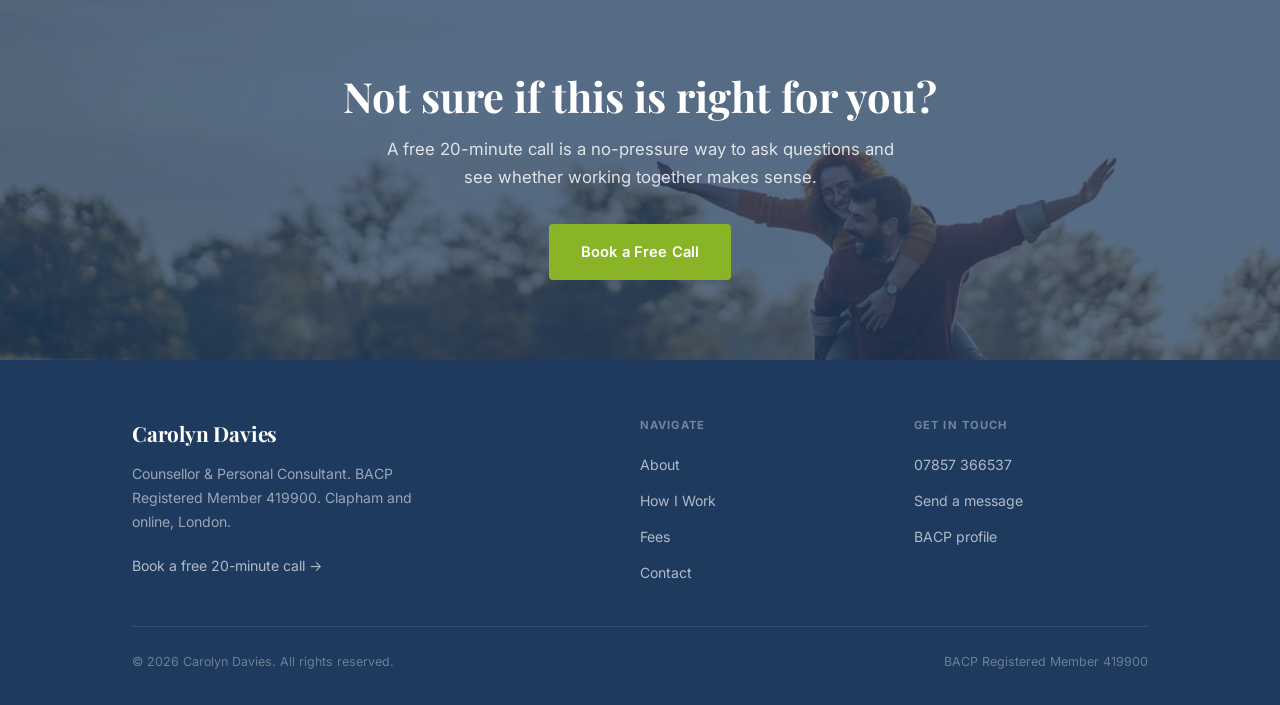
==== commit 53deb238: "Add files via upload" ====
--- a/index.html
+++ b/index.html
@@ -33,29 +33,28 @@
       <li><a href="about.html">About</a></li>
       <li><a href="how-i-work.html">How I Work</a></li>
       <li><a href="fees.html">Fees</a></li>
-      <li><a href="blog.html">Blog</a></li>
+      <!-- <li><a href="blog.html">Blog</a></li> -->
       <li><a href="contact.html">Contact</a></li>
       <li><a href="contact.html"
              class="btn-book-nav">Book a Free Call</a></li>
     </ul>
   </nav>
 
-  <!-- HERO (full-bleed crossfade slideshow) -->
+  <!-- HERO (full-bleed still portrait) -->
   <section class="hero hero-full">
-    <div class="hero-slideshow" aria-hidden="true">
-      <img src="images/hero-1-conversation.jpg" alt="">
-      <img src="images/hero-2-beach.jpg" alt="">
-      <img src="images/hero-3-sea-woman.jpg" alt="">
-      <img src="images/hero-4-cafe-man.jpg" alt="">
-      <img src="images/hero-5-woman-office.jpg" alt="">
-      <img src="images/hero-6-black-professional.jpg" alt="">
-      <img src="images/hero-7-man-sofa.jpg" alt="">
+    <div class="hero-still" aria-hidden="true">
+      <video autoplay muted loop playsinline poster="images/Hero-Rocks-Still.png">
+        <source src="images/Hero_Rocks.mp4" type="video/mp4">
+        <img src="images/Hero-Rocks-Still.png" alt="">
+      </video>
     </div>
     <div class="hero-overlay" aria-hidden="true"></div>
     <div class="container">
       <div class="hero-text">
-        <span class="label">Counsellor &amp; Personal Consultant · London</span>
-        <h1>Something's keeping you stuck.<br><em>Let's figure out what.</em></h1>
+        <span class="label">Counsellor &amp; Coach · London</span>
+        <!-- ORIGINAL HEADLINE (rocks video v1 — keep for when better footage arrives):
+             Something's keeping you stuck. / Let's figure out what. -->
+        <h1>What are you ready to let go of?<br><em>Let's find out together.</em></h1>
         <p class="lead">I work with what's holding you back <em>and</em> what you're moving towards — bringing together the depth of counselling with the forward pull of coaching, in one relationship, at your pace.</p>
         <div class="hero-ctas">
           <a href="contact.html"
@@ -71,9 +70,9 @@
   <div class="quote-strip">
     <div class="container">
       <blockquote>
-        "I'm not a blank screen. I bring warmth, curiosity and a genuine interest in who you are.
-        I see myself as a <em>fellow traveller</em> — someone who works collaboratively with you,
-        not at you."
+        "I don't have all the answers, and I still meet my own bends in the road.
+        What I've learned is how to find my way through them — and that's what I can
+        offer you: not my answers, but the skill of navigating your own life."
       </blockquote>
     </div>
   </div>
@@ -130,14 +129,6 @@
             all genders, including LGBTQ+ clients. You don't have to be in crisis. You just have to be curious about change.</p>
           <p>The people I see often feel stuck — weighed down by anxiety or low mood, caught in patterns
              that keep repeating, or aware that something's missing but not sure where to start.</p>
-          <div class="client-faces">
-            <img src="images/client-young-man.jpg" alt="">
-            <img src="images/client-woman-tea.jpg" alt="">
-            <img src="images/client-asian-woman.jpg" alt="">
-            <img src="images/client-window-woman.jpg" alt="">
-            <img src="images/client-older-man.jpg" alt="">
-            <img src="images/client-black-woman-sofa.jpg" alt="">
-          </div>
           <a href="how-i-work.html" class="btn btn-outline mt-2">How I work</a>
         </div>
         <div>
@@ -165,14 +156,14 @@
   <section>
     <div class="container">
       <div class="two-col">
-        <div class="hero-photo" style="aspect-ratio:4/5; max-height:480px; background:white;">
-          <img src="images/carolyn.png" alt="Carolyn Davies — counsellor and personal consultant" style="mix-blend-mode:normal; object-position:center top;">
+        <div class="hero-photo" style="aspect-ratio:4/5; max-height:520px;">
+          <img src="images/carolyn-portrait-4x5.jpg" alt="Carolyn Davies — counsellor and personal consultant">
         </div>
         <div>
           <span class="label">About Carolyn</span>
-          <h2 style="margin-bottom:1.1rem;">Before this, I made television. Then I spent a decade teaching people to talk to each other.</h2>
-          <p>I came to counselling through a long detour — years as a factual TV producer, followed by a decade training people in Compassionate Communication. Both worlds were about the same thing: helping people understand themselves and each other.</p>
-          <p>I'm BACP registered, hold a PGDip in Integrative Counselling and Coaching (with Distinction), and trained to Level 2 in IFS and as a certified NVC practitioner.</p>
+          <h2 style="margin-bottom:1.1rem;">For twenty years I made television. But that isn't really my credential.</h2>
+          <p>It was creative work in a high-pressure industry. If you work somewhere demanding, or you're good at what you do and quietly wondering whether you want to keep doing it, you won't have to explain that world to me.</p>
+          <p>First and foremost, though, I'm a fellow traveller. My life has had a lot of phases, and the harder stretches have deepened my resilience and my sense of my own agency. What I want to pass on is the skill, not the answers.</p>
           <a href="about.html" class="btn btn-outline mt-2">More about me</a>
         </div>
       </div>
@@ -205,13 +196,14 @@
             <li><a href="about.html">About</a></li>
             <li><a href="how-i-work.html">How I Work</a></li>
             <li><a href="fees.html">Fees</a></li>
-            <li><a href="blog.html">Blog</a></li>
+            <!-- <li><a href="blog.html">Blog</a></li> -->
             <li><a href="contact.html">Contact</a></li>
           </ul>
         </div>
         <div>
           <h5>Get in touch</h5>
           <ul class="footer-links">
+            <li><a href="tel:+447857366537">07857 366537</a></li>
             <li><a href="contact.html">Send a message</a></li>
             <li><a href="https://www.bacp.co.uk/therapists/419900/" target="_blank" rel="noopener">BACP profile</a></li>
           </ul>
--- a/style.css
+++ b/style.css
@@ -82,8 +82,8 @@
 
 /* ─── Announce bar ───────────────────────────────────── */
 .announce-bar {
-  background: linear-gradient(90deg, #5A3A78 0%, #8B3A52 100%);
-  color: rgba(255,255,255,0.92);
+  background: #5BACD4;
+  color: rgba(255,255,255,0.95);
   text-align: center;
   padding: 0.55rem 2rem;
   font-size: 0.82rem;
@@ -247,10 +247,34 @@
   position: absolute;
   inset: 0;
   background: rgba(24, 48, 82, 0.76);
-}
-.page-header .container { position: relative; z-index: 1; }
+  z-index: 1;
+}
+.page-header .container { position: relative; z-index: 2; }
 /* Blended composite headers already have navy baked in — suppress the ::before overlay */
 .page-header--blended::before { background: rgba(24, 48, 82, 0.15); }
+/* Video banner headers */
+.page-header--video { background-image: none !important; }
+.page-header--video video {
+  position: absolute;
+  inset: 0;
+  width: 100%;
+  height: 100%;
+  object-fit: cover;
+  object-position: center center;
+  z-index: 0;
+}
+.page-header--video::before { background: rgba(0, 0, 0, 0.35); }
+/* Photo headers of Carolyn — left-weighted so white text stays legible */
+.page-header--photo::before {
+  background: linear-gradient(
+    105deg,
+    rgba(24, 48, 82, 0.88) 0%,
+    rgba(24, 48, 82, 0.66) 46%,
+    rgba(24, 48, 82, 0.28) 100%
+  );
+}
+.page-header--photo .container { max-width: 1120px; }
+.page-header--photo h1, .page-header--photo p { max-width: 520px; }
 .page-header h1     { color: white; margin-bottom: 0.6rem; }
 .page-header p      { color: rgba(255,255,255,0.88); font-size: 1.05rem; max-width: 580px; margin-bottom: 0; }
 
@@ -271,14 +295,11 @@
   justify-content: center;
   position: relative;
 }
-/* Color-overlay technique: when a real photo is placed inside,
-   mix-blend-mode + the gradient background creates a colour-washed effect */
 .hero-photo img {
   width: 100%;
   height: 100%;
   object-fit: cover;
   display: block;
-  mix-blend-mode: multiply;
 }
 
 @media (max-width: 768px) {
@@ -582,14 +603,48 @@
   100%    { opacity: 0; }
 }
 
+/* ─── Hero: single still portrait ──────────────────────── */
+.hero-still {
+  position: absolute;
+  inset: 0;
+  z-index: 0;
+}
+.hero-still img,
+.hero-still video {
+  position: absolute;
+  inset: 0;
+  width: 100%;
+  height: 100%;
+  object-fit: cover;
+  object-position: center center;
+}
+@media (max-width: 768px) {
+  .hero-still img,
+  .hero-still video { object-position: center center; }
+}
+
+/* ─── Detail image (shoes, textures) ───────────────────── */
+.detail-photo {
+  border-radius: 10px;
+  overflow: hidden;
+  aspect-ratio: 4/5;
+  margin-top: 1.5rem;
+}
+.detail-photo img {
+  width: 100%;
+  height: 100%;
+  object-fit: cover;
+  display: block;
+}
+
 .hero-overlay {
   position: absolute;
   inset: 0;
   background: linear-gradient(
     105deg,
-    rgba(30,58,95,0.85) 0%,
-    rgba(30,58,95,0.62) 50%,
-    rgba(30,58,95,0.32) 100%
+    rgba(30,58,95,0.0) 0%,
+    rgba(30,58,95,0.0) 50%,
+    rgba(30,58,95,0.0) 100%
   );
   z-index: 1;
 }
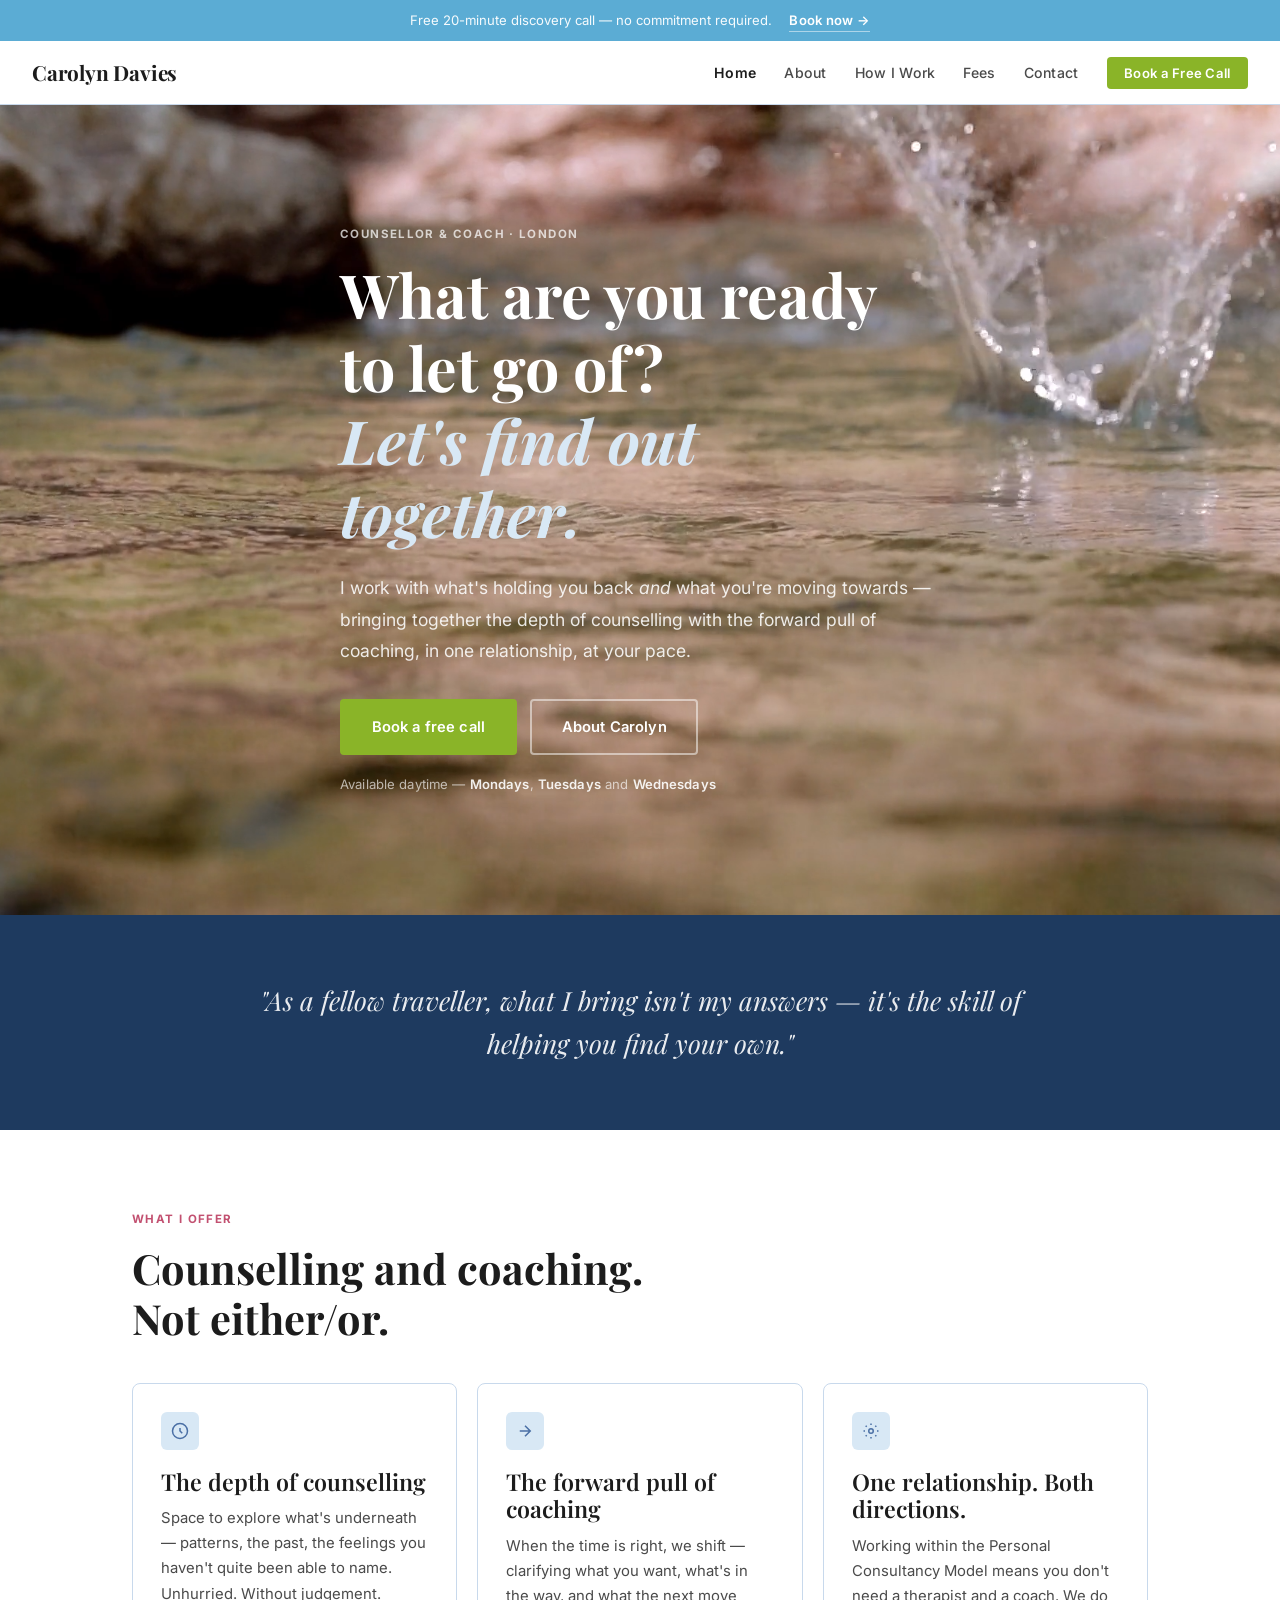
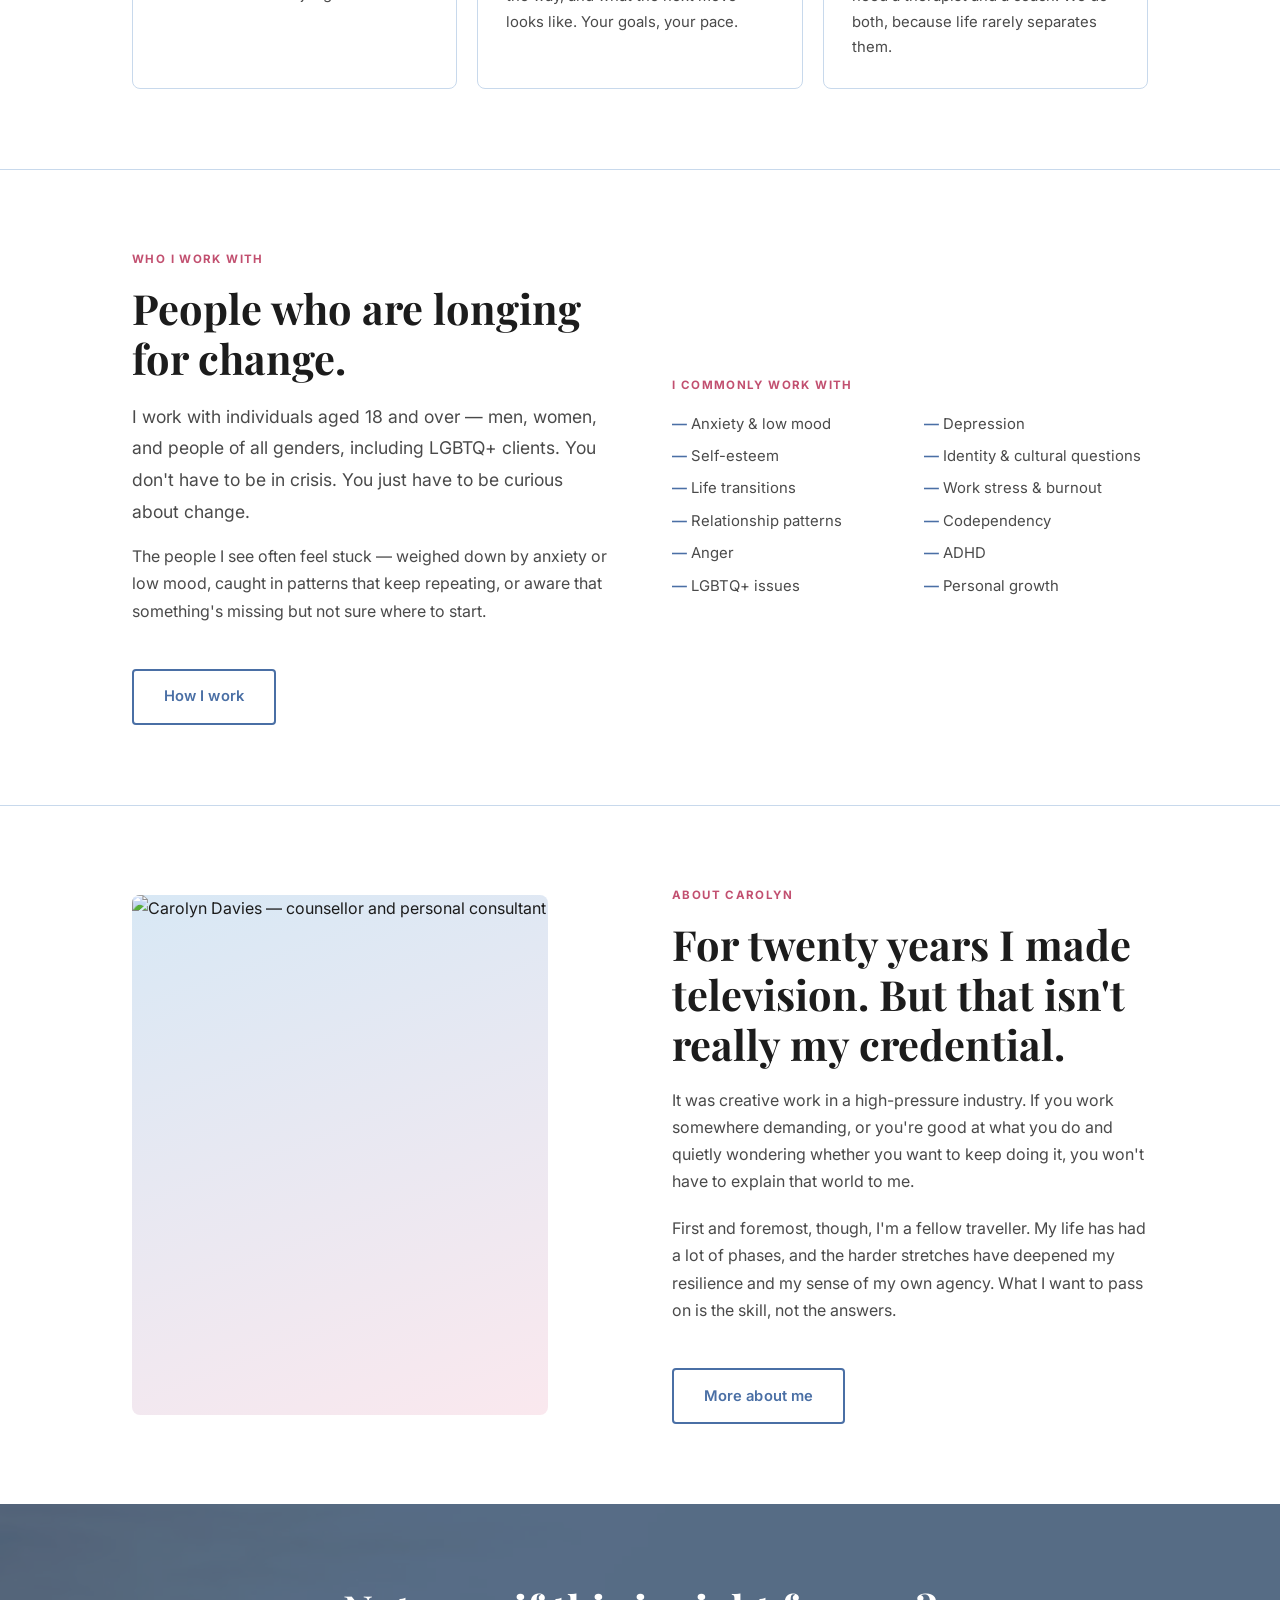
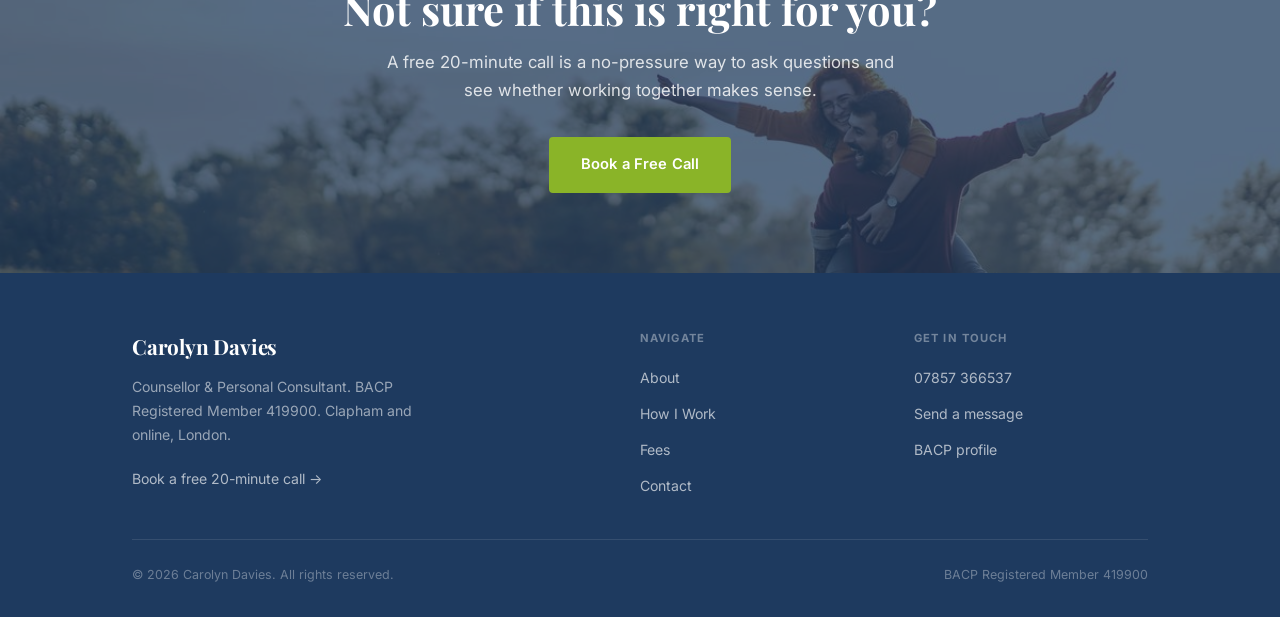
==== commit 9083596c: "Add files via upload" ====
--- a/index.html
+++ b/index.html
@@ -18,7 +18,7 @@
   <!-- ANNOUNCE BAR -->
   <div class="announce-bar">
     <span>Free 20-minute discovery call — no commitment required.</span>
-    <a href="https://calendly.com/carolyn-carolyndavies/30min" target="_blank" rel="noopener">Book now →</a>
+    <a href="https://calendly.com/carolyn-carolyndavies/20min" target="_blank" rel="noopener">Book now →</a>
   </div>
 
   <!-- NAV -->
@@ -70,9 +70,7 @@
   <div class="quote-strip">
     <div class="container">
       <blockquote>
-        "I don't have all the answers, and I still meet my own bends in the road.
-        What I've learned is how to find my way through them — and that's what I can
-        offer you: not my answers, but the skill of navigating your own life."
+        "As a fellow traveller, what I bring isn't my answers — it's the skill of helping you find your own."
       </blockquote>
     </div>
   </div>
